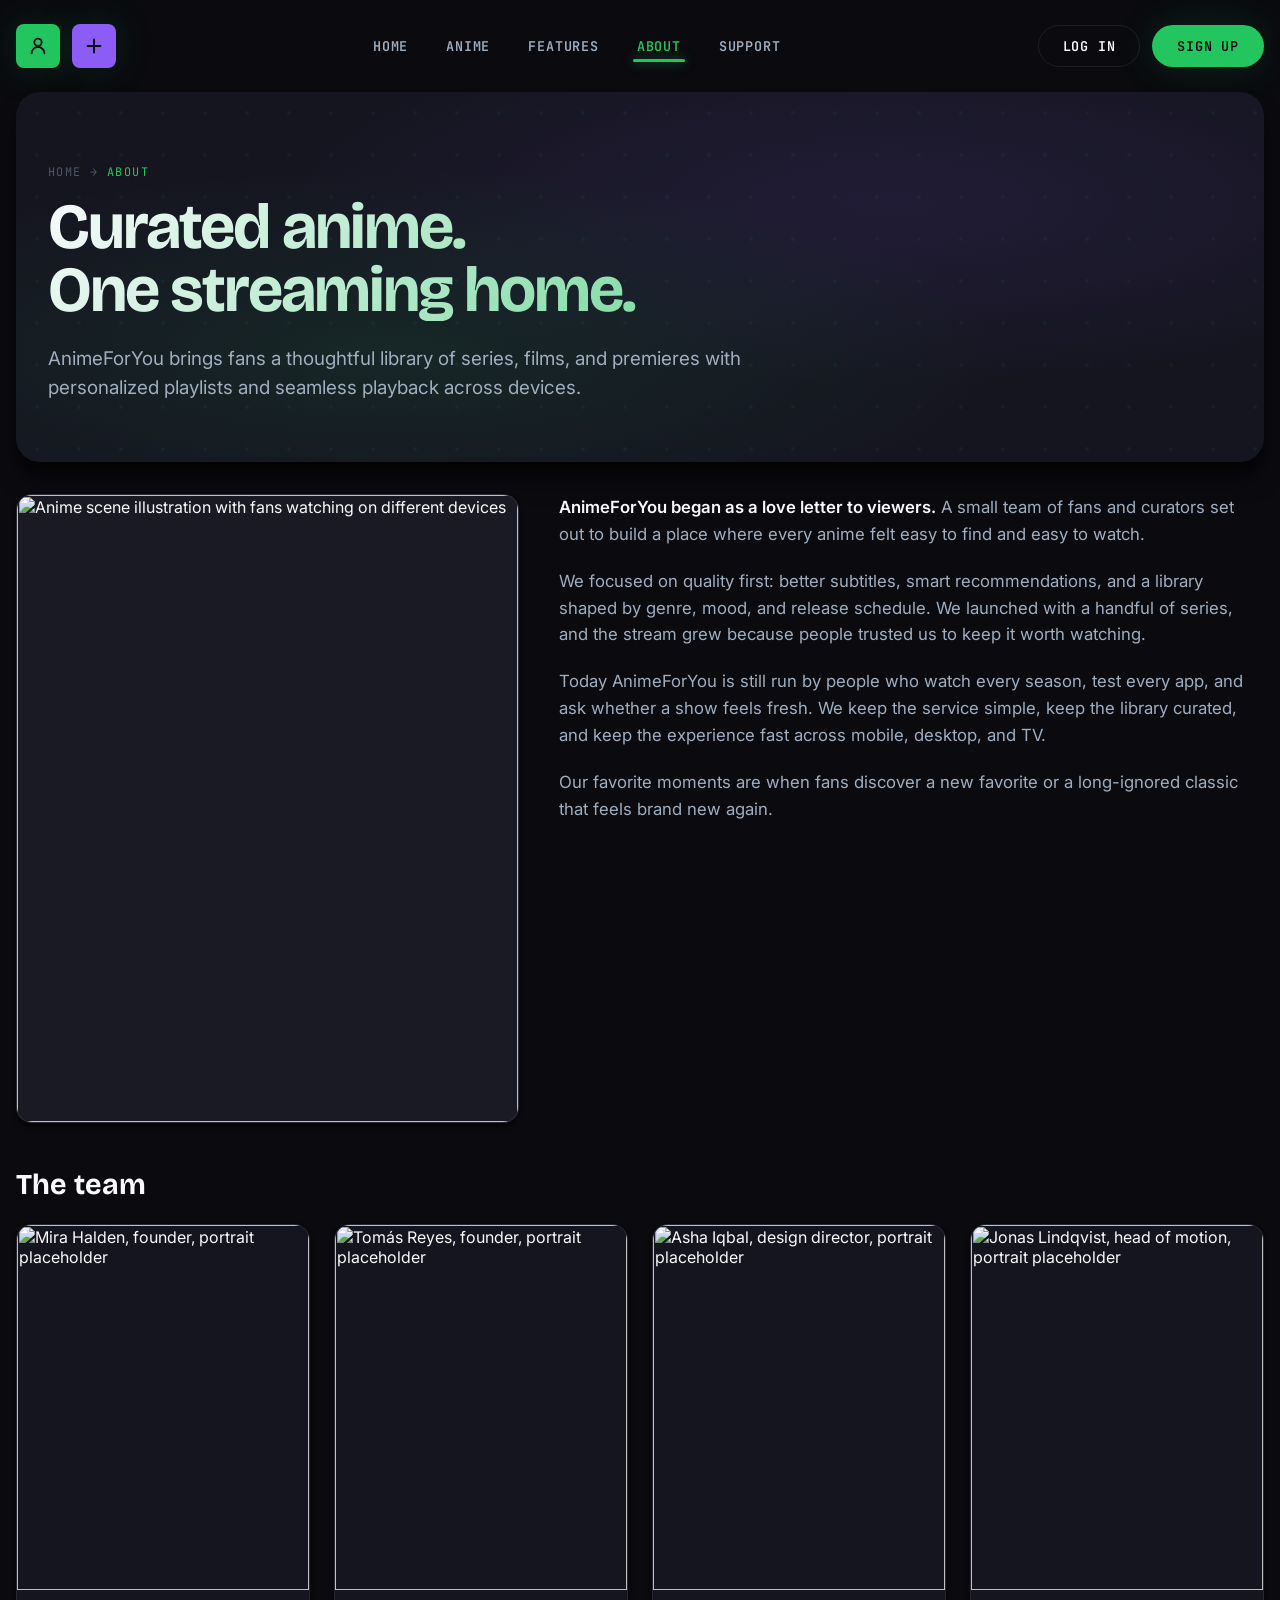
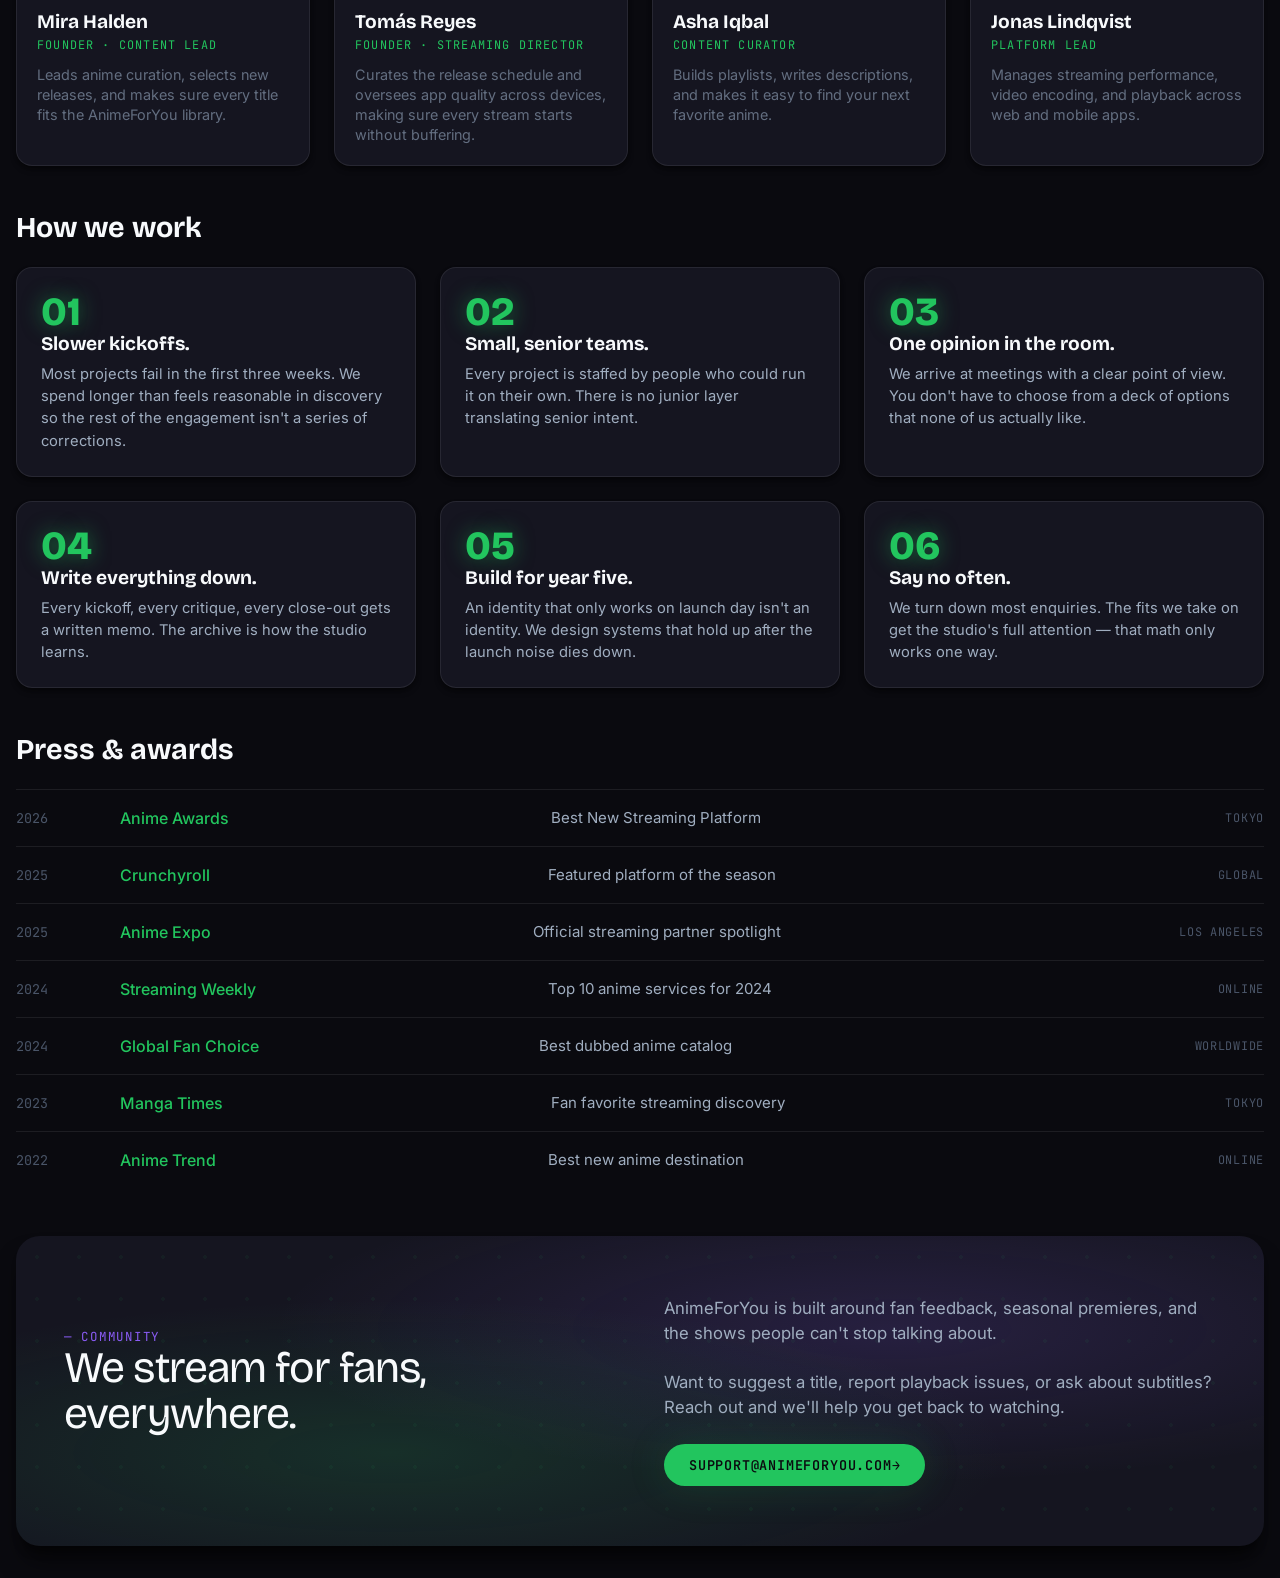
==== axioma/about.html @ 2923d009 "Initial commit: AnimeForYou streaming website - Home page with hero, featured anime, trending, and s" ====
<html lang="en">
<head>
  <meta charset="utf-8" />
  <meta name="viewport" content="width=device-width,initial-scale=1" />
  <meta name="theme-color" content="#0a0a0f" />
  <title>About — AnimeForYou</title>
  <meta name="description" content="AnimeForYou is a curated anime streaming service offering the best series, films, and premieres for fans worldwide." />
  <link rel="preconnect" href="https://fonts.googleapis.com" />
  <link rel="preconnect" href="https://fonts.gstatic.com" crossorigin />
  <link rel="stylesheet" href="https://fonts.googleapis.com/css2?family=Bricolage+Grotesque:opsz,wght@12..96,300;12..96,400;12..96,500;12..96,600&family=Inter:wght@400;500;600;700&family=JetBrains+Mono:wght@400;500&display=swap" />
  <style>
    :root {
      --bg-primary: #0a0a0f;
      --bg-secondary: #12121a;
      --bg-tertiary: #1a1a25;
      --bg-card: #151520;
      --bg-card-hover: #1d1d2a;
      --bg-surface: rgba(255, 255, 255, 0.03);
      
      --text-primary: #f8fafc;
      --text-secondary: #a0aec0;
      --text-muted: #636e80;
      --text-dim: #4a5568;
      
      --accent-primary: #22c55e;
      --accent-primary-rgb: 34, 197, 94;
      --accent-secondary: #8b5cf6;
      --accent-secondary-rgb: 139, 92, 246;
      --accent-tertiary: #06b6d4;
      --accent-pink: #ec4899;
      
      --border-color: rgba(255, 255, 255, 0.08);
      --border-color-hover: rgba(255, 255, 255, 0.15);
      
      --radius-sm: 8px;
      --radius: 12px;
      --radius-lg: 16px;
      --radius-xl: 24px;
      --radius-pill: 999px;
      
      --ease: cubic-bezier(0.4, 0, 0.2, 1);
      --ease-out: cubic-bezier(0, 0, 0.2, 1);
      --ease-spring: cubic-bezier(0.34, 1.56, 0.64, 1);
      
      --shadow: 0 4px 6px -1px rgba(0, 0, 0, 0.4), 0 2px 4px -1px rgba(0, 0, 0, 0.3);
      --shadow-lg: 0 10px 15px -3px rgba(0, 0, 0, 0.5), 0 4px 6px -2px rgba(0, 0, 0, 0.4);
      --shadow-xl: 0 20px 25px -5px rgba(0, 0, 0, 0.5), 0 10px 10px -5px rgba(0, 0, 0, 0.4);
      --shadow-glow: 0 0 40px rgba(var(--accent-primary-rgb), 0.15);
      
      --display: 'Bricolage Grotesque', 'Inter', system-ui, sans-serif;
      --sans: 'Inter', -apple-system, BlinkMacSystemFont, 'Segoe UI', sans-serif;
      --mono: 'JetBrains Mono', 'Fira Code', ui-monospace, monospace;
    }

    *, *::before, *::after { box-sizing: border-box; }
    html { scroll-behavior: smooth; }
    
    body {
      margin: 0;
      font-family: var(--sans);
      color: var(--text-primary);
      background: var(--bg-primary);
      -webkit-font-smoothing: antialiased;
      overflow-x: hidden;
    }

    img, svg { display: block; max-width: 100%; }
    a { color: inherit; text-decoration: none; }
    button { font: inherit; cursor: pointer; }

    .page {
      position: relative;
      width: min(1280px, calc(100% - 32px));
      margin: 0 auto;
      padding: 18px 0 32px;
    }

    .top-nav {
      display: grid;
      grid-template-columns: auto 1fr auto;
      align-items: center;
      gap: 24px;
      min-height: 56px;
      margin-bottom: 18px;
    }

    .quick-actions, .auth-actions, .nav-links {
      display: flex;
      align-items: center;
      gap: 12px;
    }

    .nav-links {
      justify-content: center;
      gap: 38px;
      font-weight: 600;
      font-family: var(--mono);
      font-size: 0.84rem;
      letter-spacing: 0.06em;
      text-transform: uppercase;
    }

    .nav-links a {
      position: relative;
      min-height: 44px;
      display: inline-flex;
      align-items: center;
      color: var(--text-secondary);
      transition: color 0.2s var(--ease);
    }

    .nav-links a:hover { color: var(--accent-primary); }

    .nav-links a[aria-current="page"] {
      color: var(--accent-primary);
    }

    .nav-links a[aria-current="page"]::after {
      content: "";
      position: absolute;
      left: 50%;
      bottom: 6px;
      width: 52px;
      height: 3px;
      border-radius: 999px;
      background: var(--accent-primary);
      transform: translateX(-50%);
      box-shadow: 0 0 12px rgba(var(--accent-primary-rgb), 0.6);
    }

    .icon-button {
      width: 44px;
      height: 44px;
      border: 0;
      border-radius: var(--radius-sm);
      display: grid;
      place-items: center;
      color: var(--bg-primary);
      background: var(--accent-primary);
      box-shadow: var(--shadow-glow);
      transition: all 0.2s var(--ease);
    }

    .icon-button:nth-child(2) {
      background: var(--accent-secondary);
    }

    .icon-button:hover {
      transform: translateY(-2px) scale(1.05);
      box-shadow: 0 0 20px rgba(var(--accent-primary-rgb), 0.4);
    }

    .btn {
      min-height: 42px;
      border: 1px solid var(--border-color);
      border-radius: var(--radius-pill);
      padding: 0 24px;
      display: inline-flex;
      align-items: center;
      justify-content: center;
      font-weight: 600;
      font-family: var(--mono);
      font-size: 0.84rem;
      letter-spacing: 0.06em;
      text-transform: uppercase;
      background: transparent;
      color: var(--text-primary);
      cursor: pointer;
      transition: all 0.3s var(--ease);
    }

    .btn:hover {
      transform: translateY(-2px);
      box-shadow: var(--shadow-lg);
    }

    .btn.primary {
      border-color: transparent;
      color: var(--bg-primary);
      background: var(--accent-primary);
      box-shadow: var(--shadow-glow);
    }

    .btn.primary:hover {
      background: #16a34a;
      box-shadow: 0 0 30px rgba(var(--accent-primary-rgb), 0.4);
    }

    .page-header {
      position: relative;
      padding: 60px 32px;
      border-radius: var(--radius-xl);
      overflow: hidden;
      background: 
        radial-gradient(ellipse at 30% 70%, rgba(var(--accent-primary-rgb), 0.1) 0%, transparent 50%),
        radial-gradient(ellipse at 70% 30%, rgba(var(--accent-secondary-rgb), 0.1) 0%, transparent 50%),
        var(--bg-card);
      box-shadow: var(--shadow-xl);
      margin-bottom: 32px;
    }

    .page-header::before {
      content: "";
      position: absolute;
      inset: 0;
      background-image: radial-gradient(circle, rgba(var(--accent-primary-rgb), 0.1) 0 2px, transparent 2px);
      background-size: 42px 42px;
      opacity: 0.5;
      pointer-events: none;
    }

    .page-header .crumb {
      position: relative;
      z-index: 2;
      font-family: var(--mono);
      font-size: 0.74rem;
      letter-spacing: 0.12em;
      text-transform: uppercase;
      color: var(--text-dim);
      margin-bottom: 16px;
    }

    .page-header .crumb span {
      color: var(--accent-primary);
    }

    .page-header h1 {
      position: relative;
      z-index: 2;
      font-family: var(--display);
      font-size: clamp(2.6rem, 5.4vw, 4rem);
      line-height: 0.98;
      letter-spacing: -0.03em;
      margin: 0 0 24px;
      background: linear-gradient(135deg, var(--text-primary), var(--accent-primary));
      -webkit-background-clip: text;
      -webkit-text-fill-color: transparent;
      background-clip: text;
    }

    .page-header .lede {
      position: relative;
      z-index: 2;
      max-width: 60ch;
      font-size: 1.18rem;
      color: var(--text-secondary);
      line-height: 1.5;
      margin: 0;
    }

    .section-title {
      font-family: var(--display);
      font-size: 1.8rem;
      line-height: 1;
      color: var(--text-primary);
      margin: 0 0 24px;
    }

    .content-grid {
      display: grid;
      grid-template-columns: 1fr 1.4fr;
      gap: 40px;
      margin-bottom: 48px;
    }

    .image-card {
      position: relative;
      border-radius: var(--radius-lg);
      overflow: hidden;
      background: var(--bg-tertiary);
      box-shadow: var(--shadow);
      border: 1px solid var(--border-color);
      aspect-ratio: 4/5;
    }

    .image-card img {
      width: 100%;
      height: 100%;
      object-fit: cover;
      filter: saturate(0.9);
      transition: all 0.4s var(--ease);
    }

    .image-card:hover img {
      filter: saturate(1.1);
      transform: scale(1.02);
    }

    .text-content {
      display: flex;
      flex-direction: column;
      gap: 20px;
    }

    .text-content p {
      color: var(--text-secondary);
      font-size: 1.05rem;
      line-height: 1.6;
      margin: 0;
    }

    .text-content p strong {
      color: var(--text-primary);
      font-weight: 600;
    }

    .team-grid {
      display: grid;
      grid-template-columns: repeat(4, 1fr);
      gap: 24px;
      margin-bottom: 48px;
    }

    .team-card {
      position: relative;
      border-radius: var(--radius-lg);
      overflow: hidden;
      background: var(--bg-card);
      box-shadow: var(--shadow);
      border: 1px solid var(--border-color);
      transition: all 0.3s var(--ease);
    }

    .team-card:hover {
      transform: translateY(-8px);
      box-shadow: var(--shadow-xl), var(--shadow-glow);
      border-color: var(--accent-primary);
    }

    .team-card .img-wrap {
      aspect-ratio: 4/5;
      overflow: hidden;
    }

    .team-card .img-wrap img {
      width: 100%;
      height: 100%;
      object-fit: cover;
      filter: saturate(0.9);
      transition: all 0.4s var(--ease);
    }

    .team-card:hover .img-wrap img {
      filter: saturate(1.1);
      transform: scale(1.05);
    }

    .team-card .info {
      padding: 20px;
    }

    .team-card h3 {
      margin: 0 0 4px;
      font-family: var(--display);
      font-size: 1.2rem;
      color: var(--text-primary);
    }

    .team-card .role {
      font-family: var(--mono);
      font-size: 0.74rem;
      letter-spacing: 0.1em;
      text-transform: uppercase;
      color: var(--accent-primary);
      margin-bottom: 12px;
      display: block;
    }

    .team-card p {
      margin: 0;
      color: var(--text-muted);
      font-size: 0.9rem;
      line-height: 1.4;
    }

    .values-grid {
      display: grid;
      grid-template-columns: repeat(3, 1fr);
      gap: 24px;
      margin-bottom: 48px;
    }

    .value-card {
      position: relative;
      padding: 24px;
      border-radius: var(--radius-lg);
      background: var(--bg-card);
      box-shadow: var(--shadow);
      border: 1px solid var(--border-color);
      transition: all 0.3s var(--ease);
    }

    .value-card:hover {
      transform: translateY(-4px);
      border-color: var(--accent-primary);
      box-shadow: var(--shadow-glow);
    }

    .value-card .number {
      font-family: var(--display);
      font-size: 2.5rem;
      font-weight: 800;
      line-height: 1;
      color: var(--accent-primary);
      text-shadow: 0 0 20px rgba(var(--accent-primary-rgb), 0.5);
      margin-bottom: 16px;
    }

    .value-card h3 {
      margin: 0 0 8px;
      font-family: var(--display);
      font-size: 1.2rem;
      color: var(--text-primary);
    }

    .value-card p {
      margin: 0;
      color: var(--text-secondary);
      font-size: 0.92rem;
      line-height: 1.5;
    }

    .awards-list {
      display: grid;
      gap: 0;
      margin-bottom: 48px;
    }

    .award-row {
      display: grid;
      grid-template-columns: 80px 1fr 1.6fr auto;
      gap: 24px;
      padding: 18px 0;
      border-top: 1px solid var(--border-color);
      align-items: center;
      transition: background 0.2s var(--ease);
    }

    .award-row:hover {
      background: var(--bg-surface);
    }

    .award-row .yr {
      font-family: var(--mono);
      color: var(--text-dim);
      font-size: 0.84rem;
    }

    .award-row .name {
      color: var(--accent-primary);
      font-weight: 500;
    }

    .award-row .desc {
      color: var(--text-secondary);
      font-size: 0.94rem;
    }

    .award-row .place {
      color: var(--text-dim);
      letter-spacing: 0.06em;
      text-transform: uppercase;
      font-family: var(--mono);
      font-size: 0.74rem;
    }

    .cta-card {
      position: relative;
      padding: 60px 48px;
      border-radius: var(--radius-xl);
      overflow: hidden;
      background: 
        radial-gradient(ellipse at 30% 70%, rgba(var(--accent-primary-rgb), 0.15) 0%, transparent 50%),
        radial-gradient(ellipse at 70% 30%, rgba(var(--accent-secondary-rgb), 0.15) 0%, transparent 50%),
        var(--bg-card);
      box-shadow: var(--shadow-xl);
      display: grid;
      grid-template-columns: 1fr 1fr;
      gap: 48px;
      align-items: center;
    }

    .cta-card::before {
      content: "";
      position: absolute;
      inset: 0;
      background-image: radial-gradient(circle, rgba(var(--accent-primary-rgb), 0.1) 0 2px, transparent 2px);
      background-size: 42px 42px;
      opacity: 0.5;
      pointer-events: none;
    }

    .cta-card .label {
      position: relative;
      z-index: 2;
      font-family: var(--mono);
      font-size: 0.78rem;
      letter-spacing: 0.14em;
      text-transform: uppercase;
      color: var(--accent-secondary);
      margin-bottom: 16px;
    }

    .cta-card h2 {
      position: relative;
      z-index: 2;
      font-family: var(--display);
      font-size: clamp(2rem, 3.4vw, 2.8rem);
      line-height: 1.06;
      font-weight: 400;
      color: var(--text-primary);
      letter-spacing: -0.02em;
      margin: 0 0 16px;
    }

    .cta-card p {
      position: relative;
      z-index: 2;
      color: var(--text-secondary);
      font-size: 1.05rem;
      line-height: 1.5;
      margin: 0 0 24px;
    }

    .cta-card .btn {
      position: relative;
      z-index: 2;
      width: fit-content;
    }

    @media (max-width: 980px) {
      .content-grid {
        grid-template-columns: 1fr;
      }

      .team-grid {
        grid-template-columns: repeat(2, 1fr);
      }

      .values-grid {
        grid-template-columns: repeat(2, 1fr);
      }

      .cta-card {
        grid-template-columns: 1fr;
      }
    }

    @media (max-width: 700px) {
      .page {
        width: min(100% - 20px, 520px);
        padding-top: 10px;
      }

      .nav-links {
        gap: 18px;
        flex-wrap: wrap;
      }

      .auth-actions {
        display: grid;
        grid-template-columns: 1fr 1fr;
      }

      .page-header {
        padding: 40px 24px;
      }

      .page-header h1 {
        font-size: 2.4rem;
      }

      .team-grid {
        grid-template-columns: 1fr;
      }

      .values-grid {
        grid-template-columns: 1fr;
      }

      .award-row {
        grid-template-columns: 60px 1fr;
        gap: 12px;
      }

      .award-row .desc, .award-row .place {
        grid-column: 2;
      }

      .cta-card {
        padding: 40px 24px;
      }
    }

    @media (prefers-reduced-motion: reduce) {
      *,
      *::before,
      *::after {
        scroll-behavior: auto !important;
        transition-duration: 0.01ms !important;
        animation-duration: 0.01ms !important;
        animation-iteration-count: 1 !important;
      }
    }
  </style>
</head>
<body>
  <div class="page">
    <header class="top-nav" aria-label="Primary navigation">
      <div class="quick-actions">
        <button class="icon-button" type="button" aria-label="Open profile">
          <svg width="22" height="22" viewBox="0 0 24 24" aria-hidden="true">
            <path d="M19 20a7 7 0 0 0-14 0" fill="none" stroke="currentColor" stroke-width="2" stroke-linecap="round"/>
            <circle cx="12" cy="8" r="4" fill="none" stroke="currentColor" stroke-width="2"/>
          </svg>
        </button>
        <button class="icon-button" type="button" aria-label="Add favorite">
          <svg width="22" height="22" viewBox="0 0 24 24" aria-hidden="true">
            <path d="M12 5v14M5 12h14" fill="none" stroke="currentColor" stroke-width="2.2" stroke-linecap="round"/>
          </svg>
        </button>
      </div>

      <nav class="nav-links" aria-label="Sections">
        <a href="index.html">Home</a>
        <a href="work.html">Anime</a>
        <a href="services.html">Features</a>
        <a href="about.html" aria-current="page">About</a>
        <a href="contact.html">Support</a>
      </nav>

      <div class="auth-actions">
        <a class="btn" href="contact.html">Log in</a>
        <a class="btn primary" href="contact.html">Sign up</a>
      </div>
    </header>

    <main>
      <section class="page-header">
        <p class="crumb">Home → <span>About</span></p>
        <h1>Curated anime.<br/>One streaming home.</h1>
        <p class="lede">AnimeForYou brings fans a thoughtful library of series, films, and premieres with personalized playlists and seamless playback across devices.</p>
      </section>

      <section class="content-grid">
        <div class="image-card">
          <img src="assets/img/about.svg" alt="Anime scene illustration with fans watching on different devices" loading="lazy" />
        </div>
        <div class="text-content">
          <p><strong>AnimeForYou began as a love letter to viewers.</strong> A small team of fans and curators set out to build a place where every anime felt easy to find and easy to watch.</p>
          <p>We focused on quality first: better subtitles, smart recommendations, and a library shaped by genre, mood, and release schedule. We launched with a handful of series, and the stream grew because people trusted us to keep it worth watching.</p>
          <p>Today AnimeForYou is still run by people who watch every season, test every app, and ask whether a show feels fresh. We keep the service simple, keep the library curated, and keep the experience fast across mobile, desktop, and TV.</p>
          <p>Our favorite moments are when fans discover a new favorite or a long-ignored classic that feels brand new again.</p>
        </div>
      </section>

      <h2 class="section-title">The team</h2>
      <section class="team-grid">
        <article class="team-card">
          <div class="img-wrap">
            <img src="assets/img/team-1.svg" alt="Mira Halden, founder, portrait placeholder" loading="lazy" />
          </div>
          <div class="info">
            <h3>Mira Halden</h3>
            <span class="role">Founder · Content Lead</span>
            <p>Leads anime curation, selects new releases, and makes sure every title fits the AnimeForYou library.</p>
          </div>
        </article>
        <article class="team-card">
          <div class="img-wrap">
            <img src="assets/img/team-2.svg" alt="Tomás Reyes, founder, portrait placeholder" loading="lazy" />
          </div>
          <div class="info">
            <h3>Tomás Reyes</h3>
            <span class="role">Founder · Streaming Director</span>
            <p>Curates the release schedule and oversees app quality across devices, making sure every stream starts without buffering.</p>
          </div>
        </article>
        <article class="team-card">
          <div class="img-wrap">
            <img src="assets/img/team-3.svg" alt="Asha Iqbal, design director, portrait placeholder" loading="lazy" />
          </div>
          <div class="info">
            <h3>Asha Iqbal</h3>
            <span class="role">Content Curator</span>
            <p>Builds playlists, writes descriptions, and makes it easy to find your next favorite anime.</p>
          </div>
        </article>
        <article class="team-card">
          <div class="img-wrap">
            <img src="assets/img/team-4.svg" alt="Jonas Lindqvist, head of motion, portrait placeholder" loading="lazy" />
          </div>
          <div class="info">
            <h3>Jonas Lindqvist</h3>
            <span class="role">Platform Lead</span>
            <p>Manages streaming performance, video encoding, and playback across web and mobile apps.</p>
          </div>
        </article>
      </section>

      <h2 class="section-title">How we work</h2>
      <section class="values-grid">
        <article class="value-card">
          <span class="number">01</span>
          <h3>Slower kickoffs.</h3>
          <p>Most projects fail in the first three weeks. We spend longer than feels reasonable in discovery so the rest of the engagement isn't a series of corrections.</p>
        </article>
        <article class="value-card">
          <span class="number">02</span>
          <h3>Small, senior teams.</h3>
          <p>Every project is staffed by people who could run it on their own. There is no junior layer translating senior intent.</p>
        </article>
        <article class="value-card">
          <span class="number">03</span>
          <h3>One opinion in the room.</h3>
          <p>We arrive at meetings with a clear point of view. You don't have to choose from a deck of options that none of us actually like.</p>
        </article>
        <article class="value-card">
          <span class="number">04</span>
          <h3>Write everything down.</h3>
          <p>Every kickoff, every critique, every close-out gets a written memo. The archive is how the studio learns.</p>
        </article>
        <article class="value-card">
          <span class="number">05</span>
          <h3>Build for year five.</h3>
          <p>An identity that only works on launch day isn't an identity. We design systems that hold up after the launch noise dies down.</p>
        </article>
        <article class="value-card">
          <span class="number">06</span>
          <h3>Say no often.</h3>
          <p>We turn down most enquiries. The fits we take on get the studio's full attention — that math only works one way.</p>
        </article>
      </section>

      <h2 class="section-title">Press & awards</h2>
      <section class="awards-list">
        <div class="award-row"><span class="yr">2026</span><span class="name">Anime Awards</span><span class="desc">Best New Streaming Platform</span><span class="place">Tokyo</span></div>
        <div class="award-row"><span class="yr">2025</span><span class="name">Crunchyroll</span><span class="desc">Featured platform of the season</span><span class="place">Global</span></div>
        <div class="award-row"><span class="yr">2025</span><span class="name">Anime Expo</span><span class="desc">Official streaming partner spotlight</span><span class="place">Los Angeles</span></div>
        <div class="award-row"><span class="yr">2024</span><span class="name">Streaming Weekly</span><span class="desc">Top 10 anime services for 2024</span><span class="place">Online</span></div>
        <div class="award-row"><span class="yr">2024</span><span class="name">Global Fan Choice</span><span class="desc">Best dubbed anime catalog</span><span class="place">Worldwide</span></div>
        <div class="award-row"><span class="yr">2023</span><span class="name">Manga Times</span><span class="desc">Fan favorite streaming discovery</span><span class="place">Tokyo</span></div>
        <div class="award-row"><span class="yr">2022</span><span class="name">Anime Trend</span><span class="desc">Best new anime destination</span><span class="place">Online</span></div>
      </section>

      <section class="cta-card">
        <div>
          <span class="label">— Community</span>
          <h2>We stream for fans, everywhere.</h2>
        </div>
        <div>
          <p>AnimeForYou is built around fan feedback, seasonal premieres, and the shows people can't stop talking about.</p>
          <p>Want to suggest a title, report playback issues, or ask about subtitles? Reach out and we'll help you get back to watching.</p>
          <a class="btn primary" href="mailto:support@animeforyou.com">support@animeforyou.com <span class="arrow">→</span></a>
        </div>
      </section>
    </main>
  </div>
  <script src="assets/js/main.js"></script>
</body>
</html>
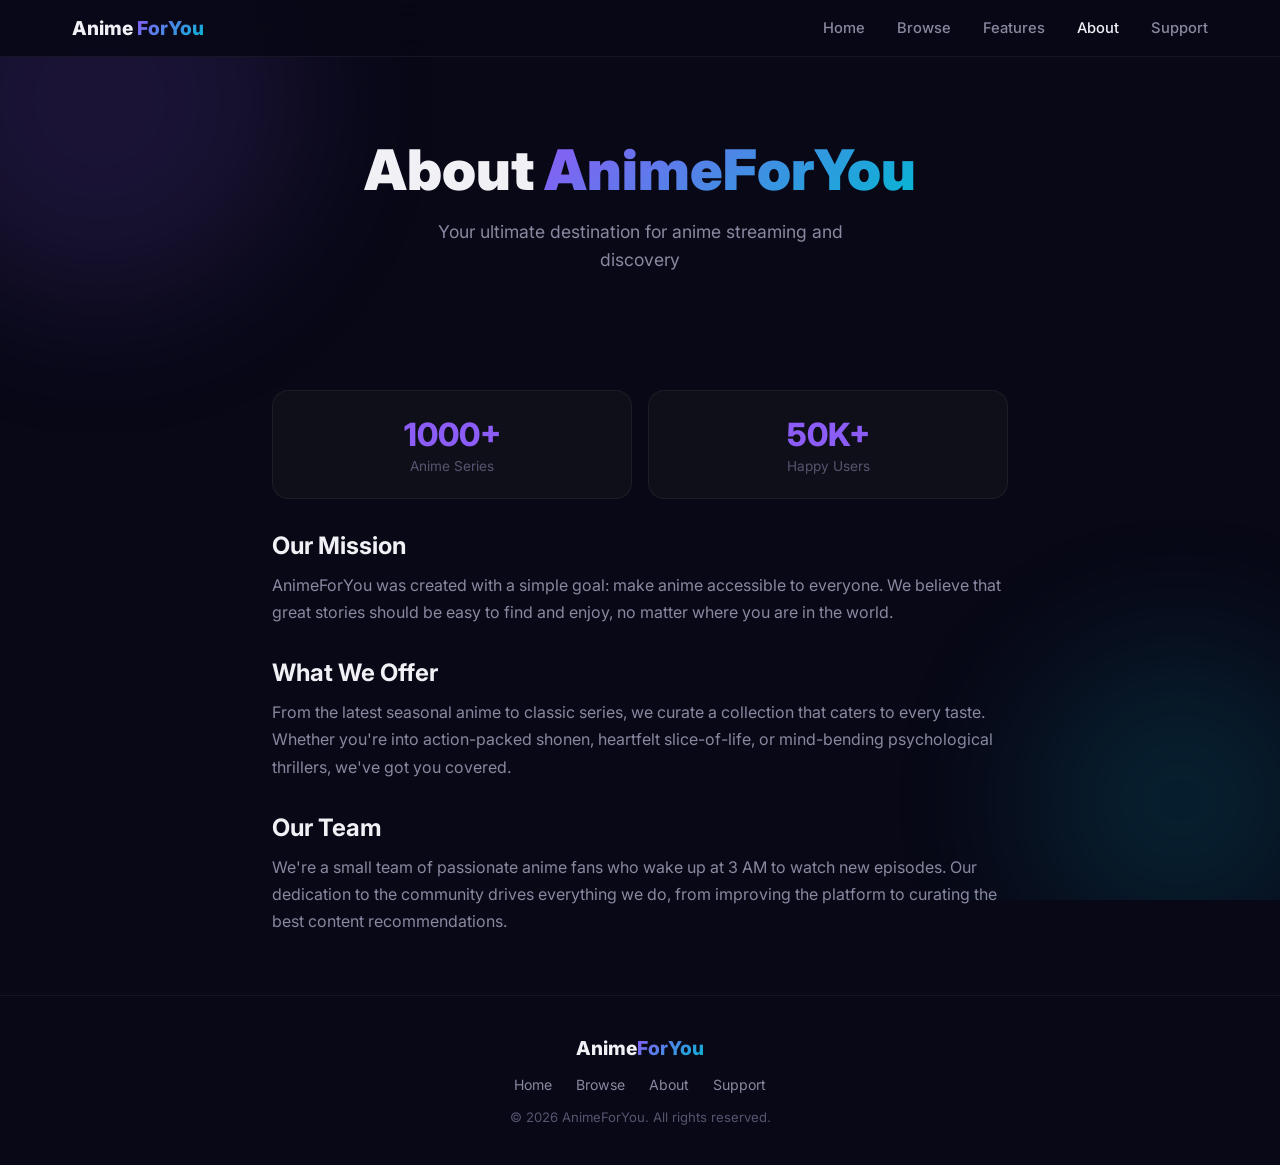
==== commit 5c59ad64: "Complete rewrite: Clean mobile-first anime streaming site - New index.html with hero, search, anime " ====
--- a/axioma/about.html
+++ b/axioma/about.html
@@ -1,761 +1,114 @@
+<!DOCTYPE html>
 <html lang="en">
 <head>
   <meta charset="utf-8" />
-  <meta name="viewport" content="width=device-width,initial-scale=1" />
-  <meta name="theme-color" content="#0a0a0f" />
+  <meta name="viewport" content="width=device-width, initial-scale=1" />
+  <meta name="theme-color" content="#080816" />
   <title>About — AnimeForYou</title>
-  <meta name="description" content="AnimeForYou is a curated anime streaming service offering the best series, films, and premieres for fans worldwide." />
   <link rel="preconnect" href="https://fonts.googleapis.com" />
   <link rel="preconnect" href="https://fonts.gstatic.com" crossorigin />
-  <link rel="stylesheet" href="https://fonts.googleapis.com/css2?family=Bricolage+Grotesque:opsz,wght@12..96,300;12..96,400;12..96,500;12..96,600&family=Inter:wght@400;500;600;700&family=JetBrains+Mono:wght@400;500&display=swap" />
+  <link rel="stylesheet" href="https://fonts.googleapis.com/css2?family=Inter:wght@400;500;600;700;800;900&display=swap" />
+  <link rel="stylesheet" href="assets/css/styles.css" />
   <style>
-    :root {
-      --bg-primary: #0a0a0f;
-      --bg-secondary: #12121a;
-      --bg-tertiary: #1a1a25;
-      --bg-card: #151520;
-      --bg-card-hover: #1d1d2a;
-      --bg-surface: rgba(255, 255, 255, 0.03);
-      
-      --text-primary: #f8fafc;
-      --text-secondary: #a0aec0;
-      --text-muted: #636e80;
-      --text-dim: #4a5568;
-      
-      --accent-primary: #22c55e;
-      --accent-primary-rgb: 34, 197, 94;
-      --accent-secondary: #8b5cf6;
-      --accent-secondary-rgb: 139, 92, 246;
-      --accent-tertiary: #06b6d4;
-      --accent-pink: #ec4899;
-      
-      --border-color: rgba(255, 255, 255, 0.08);
-      --border-color-hover: rgba(255, 255, 255, 0.15);
-      
-      --radius-sm: 8px;
-      --radius: 12px;
-      --radius-lg: 16px;
-      --radius-xl: 24px;
-      --radius-pill: 999px;
-      
-      --ease: cubic-bezier(0.4, 0, 0.2, 1);
-      --ease-out: cubic-bezier(0, 0, 0.2, 1);
-      --ease-spring: cubic-bezier(0.34, 1.56, 0.64, 1);
-      
-      --shadow: 0 4px 6px -1px rgba(0, 0, 0, 0.4), 0 2px 4px -1px rgba(0, 0, 0, 0.3);
-      --shadow-lg: 0 10px 15px -3px rgba(0, 0, 0, 0.5), 0 4px 6px -2px rgba(0, 0, 0, 0.4);
-      --shadow-xl: 0 20px 25px -5px rgba(0, 0, 0, 0.5), 0 10px 10px -5px rgba(0, 0, 0, 0.4);
-      --shadow-glow: 0 0 40px rgba(var(--accent-primary-rgb), 0.15);
-      
-      --display: 'Bricolage Grotesque', 'Inter', system-ui, sans-serif;
-      --sans: 'Inter', -apple-system, BlinkMacSystemFont, 'Segoe UI', sans-serif;
-      --mono: 'JetBrains Mono', 'Fira Code', ui-monospace, monospace;
-    }
-
-    *, *::before, *::after { box-sizing: border-box; }
-    html { scroll-behavior: smooth; }
-    
-    body {
-      margin: 0;
-      font-family: var(--sans);
-      color: var(--text-primary);
-      background: var(--bg-primary);
-      -webkit-font-smoothing: antialiased;
-      overflow-x: hidden;
-    }
-
-    img, svg { display: block; max-width: 100%; }
-    a { color: inherit; text-decoration: none; }
-    button { font: inherit; cursor: pointer; }
-
-    .page {
-      position: relative;
-      width: min(1280px, calc(100% - 32px));
-      margin: 0 auto;
-      padding: 18px 0 32px;
-    }
-
-    .top-nav {
-      display: grid;
-      grid-template-columns: auto 1fr auto;
-      align-items: center;
-      gap: 24px;
-      min-height: 56px;
-      margin-bottom: 18px;
-    }
-
-    .quick-actions, .auth-actions, .nav-links {
-      display: flex;
-      align-items: center;
-      gap: 12px;
-    }
-
-    .nav-links {
-      justify-content: center;
-      gap: 38px;
-      font-weight: 600;
-      font-family: var(--mono);
-      font-size: 0.84rem;
-      letter-spacing: 0.06em;
-      text-transform: uppercase;
-    }
-
-    .nav-links a {
-      position: relative;
-      min-height: 44px;
-      display: inline-flex;
-      align-items: center;
-      color: var(--text-secondary);
-      transition: color 0.2s var(--ease);
-    }
-
-    .nav-links a:hover { color: var(--accent-primary); }
-
-    .nav-links a[aria-current="page"] {
-      color: var(--accent-primary);
-    }
-
-    .nav-links a[aria-current="page"]::after {
-      content: "";
-      position: absolute;
-      left: 50%;
-      bottom: 6px;
-      width: 52px;
-      height: 3px;
-      border-radius: 999px;
-      background: var(--accent-primary);
-      transform: translateX(-50%);
-      box-shadow: 0 0 12px rgba(var(--accent-primary-rgb), 0.6);
-    }
-
-    .icon-button {
-      width: 44px;
-      height: 44px;
-      border: 0;
-      border-radius: var(--radius-sm);
-      display: grid;
-      place-items: center;
-      color: var(--bg-primary);
-      background: var(--accent-primary);
-      box-shadow: var(--shadow-glow);
-      transition: all 0.2s var(--ease);
-    }
-
-    .icon-button:nth-child(2) {
-      background: var(--accent-secondary);
-    }
-
-    .icon-button:hover {
-      transform: translateY(-2px) scale(1.05);
-      box-shadow: 0 0 20px rgba(var(--accent-primary-rgb), 0.4);
-    }
-
-    .btn {
-      min-height: 42px;
-      border: 1px solid var(--border-color);
-      border-radius: var(--radius-pill);
-      padding: 0 24px;
-      display: inline-flex;
-      align-items: center;
-      justify-content: center;
-      font-weight: 600;
-      font-family: var(--mono);
-      font-size: 0.84rem;
-      letter-spacing: 0.06em;
-      text-transform: uppercase;
-      background: transparent;
-      color: var(--text-primary);
-      cursor: pointer;
-      transition: all 0.3s var(--ease);
-    }
-
-    .btn:hover {
-      transform: translateY(-2px);
-      box-shadow: var(--shadow-lg);
-    }
-
-    .btn.primary {
-      border-color: transparent;
-      color: var(--bg-primary);
-      background: var(--accent-primary);
-      box-shadow: var(--shadow-glow);
-    }
-
-    .btn.primary:hover {
-      background: #16a34a;
-      box-shadow: 0 0 30px rgba(var(--accent-primary-rgb), 0.4);
-    }
-
-    .page-header {
-      position: relative;
-      padding: 60px 32px;
-      border-radius: var(--radius-xl);
-      overflow: hidden;
-      background: 
-        radial-gradient(ellipse at 30% 70%, rgba(var(--accent-primary-rgb), 0.1) 0%, transparent 50%),
-        radial-gradient(ellipse at 70% 30%, rgba(var(--accent-secondary-rgb), 0.1) 0%, transparent 50%),
-        var(--bg-card);
-      box-shadow: var(--shadow-xl);
-      margin-bottom: 32px;
-    }
-
-    .page-header::before {
-      content: "";
-      position: absolute;
-      inset: 0;
-      background-image: radial-gradient(circle, rgba(var(--accent-primary-rgb), 0.1) 0 2px, transparent 2px);
-      background-size: 42px 42px;
-      opacity: 0.5;
-      pointer-events: none;
-    }
-
-    .page-header .crumb {
-      position: relative;
-      z-index: 2;
-      font-family: var(--mono);
-      font-size: 0.74rem;
-      letter-spacing: 0.12em;
-      text-transform: uppercase;
-      color: var(--text-dim);
-      margin-bottom: 16px;
-    }
-
-    .page-header .crumb span {
-      color: var(--accent-primary);
-    }
-
-    .page-header h1 {
-      position: relative;
-      z-index: 2;
-      font-family: var(--display);
-      font-size: clamp(2.6rem, 5.4vw, 4rem);
-      line-height: 0.98;
-      letter-spacing: -0.03em;
-      margin: 0 0 24px;
-      background: linear-gradient(135deg, var(--text-primary), var(--accent-primary));
-      -webkit-background-clip: text;
-      -webkit-text-fill-color: transparent;
-      background-clip: text;
-    }
-
-    .page-header .lede {
-      position: relative;
-      z-index: 2;
-      max-width: 60ch;
-      font-size: 1.18rem;
-      color: var(--text-secondary);
-      line-height: 1.5;
-      margin: 0;
-    }
-
-    .section-title {
-      font-family: var(--display);
-      font-size: 1.8rem;
-      line-height: 1;
-      color: var(--text-primary);
-      margin: 0 0 24px;
-    }
-
-    .content-grid {
-      display: grid;
-      grid-template-columns: 1fr 1.4fr;
-      gap: 40px;
-      margin-bottom: 48px;
-    }
-
-    .image-card {
-      position: relative;
-      border-radius: var(--radius-lg);
-      overflow: hidden;
-      background: var(--bg-tertiary);
-      box-shadow: var(--shadow);
-      border: 1px solid var(--border-color);
-      aspect-ratio: 4/5;
-    }
-
-    .image-card img {
-      width: 100%;
-      height: 100%;
-      object-fit: cover;
-      filter: saturate(0.9);
-      transition: all 0.4s var(--ease);
-    }
-
-    .image-card:hover img {
-      filter: saturate(1.1);
-      transform: scale(1.02);
-    }
-
-    .text-content {
-      display: flex;
-      flex-direction: column;
-      gap: 20px;
-    }
-
-    .text-content p {
-      color: var(--text-secondary);
-      font-size: 1.05rem;
-      line-height: 1.6;
-      margin: 0;
-    }
-
-    .text-content p strong {
-      color: var(--text-primary);
-      font-weight: 600;
-    }
-
-    .team-grid {
-      display: grid;
-      grid-template-columns: repeat(4, 1fr);
-      gap: 24px;
-      margin-bottom: 48px;
-    }
-
-    .team-card {
-      position: relative;
-      border-radius: var(--radius-lg);
-      overflow: hidden;
-      background: var(--bg-card);
-      box-shadow: var(--shadow);
-      border: 1px solid var(--border-color);
-      transition: all 0.3s var(--ease);
-    }
-
-    .team-card:hover {
-      transform: translateY(-8px);
-      box-shadow: var(--shadow-xl), var(--shadow-glow);
-      border-color: var(--accent-primary);
-    }
-
-    .team-card .img-wrap {
-      aspect-ratio: 4/5;
-      overflow: hidden;
-    }
-
-    .team-card .img-wrap img {
-      width: 100%;
-      height: 100%;
-      object-fit: cover;
-      filter: saturate(0.9);
-      transition: all 0.4s var(--ease);
-    }
-
-    .team-card:hover .img-wrap img {
-      filter: saturate(1.1);
-      transform: scale(1.05);
-    }
-
-    .team-card .info {
-      padding: 20px;
-    }
-
-    .team-card h3 {
-      margin: 0 0 4px;
-      font-family: var(--display);
-      font-size: 1.2rem;
-      color: var(--text-primary);
-    }
-
-    .team-card .role {
-      font-family: var(--mono);
-      font-size: 0.74rem;
-      letter-spacing: 0.1em;
-      text-transform: uppercase;
-      color: var(--accent-primary);
-      margin-bottom: 12px;
-      display: block;
-    }
-
-    .team-card p {
-      margin: 0;
-      color: var(--text-muted);
-      font-size: 0.9rem;
-      line-height: 1.4;
-    }
-
-    .values-grid {
-      display: grid;
-      grid-template-columns: repeat(3, 1fr);
-      gap: 24px;
-      margin-bottom: 48px;
-    }
-
-    .value-card {
-      position: relative;
-      padding: 24px;
-      border-radius: var(--radius-lg);
-      background: var(--bg-card);
-      box-shadow: var(--shadow);
-      border: 1px solid var(--border-color);
-      transition: all 0.3s var(--ease);
-    }
-
-    .value-card:hover {
-      transform: translateY(-4px);
-      border-color: var(--accent-primary);
-      box-shadow: var(--shadow-glow);
-    }
-
-    .value-card .number {
-      font-family: var(--display);
-      font-size: 2.5rem;
-      font-weight: 800;
-      line-height: 1;
-      color: var(--accent-primary);
-      text-shadow: 0 0 20px rgba(var(--accent-primary-rgb), 0.5);
-      margin-bottom: 16px;
-    }
-
-    .value-card h3 {
-      margin: 0 0 8px;
-      font-family: var(--display);
-      font-size: 1.2rem;
-      color: var(--text-primary);
-    }
-
-    .value-card p {
-      margin: 0;
-      color: var(--text-secondary);
-      font-size: 0.92rem;
-      line-height: 1.5;
-    }
-
-    .awards-list {
-      display: grid;
-      gap: 0;
-      margin-bottom: 48px;
-    }
-
-    .award-row {
-      display: grid;
-      grid-template-columns: 80px 1fr 1.6fr auto;
-      gap: 24px;
-      padding: 18px 0;
-      border-top: 1px solid var(--border-color);
-      align-items: center;
-      transition: background 0.2s var(--ease);
-    }
-
-    .award-row:hover {
-      background: var(--bg-surface);
-    }
-
-    .award-row .yr {
-      font-family: var(--mono);
-      color: var(--text-dim);
-      font-size: 0.84rem;
-    }
-
-    .award-row .name {
-      color: var(--accent-primary);
-      font-weight: 500;
-    }
-
-    .award-row .desc {
-      color: var(--text-secondary);
-      font-size: 0.94rem;
-    }
-
-    .award-row .place {
-      color: var(--text-dim);
-      letter-spacing: 0.06em;
-      text-transform: uppercase;
-      font-family: var(--mono);
-      font-size: 0.74rem;
-    }
-
-    .cta-card {
-      position: relative;
-      padding: 60px 48px;
-      border-radius: var(--radius-xl);
-      overflow: hidden;
-      background: 
-        radial-gradient(ellipse at 30% 70%, rgba(var(--accent-primary-rgb), 0.15) 0%, transparent 50%),
-        radial-gradient(ellipse at 70% 30%, rgba(var(--accent-secondary-rgb), 0.15) 0%, transparent 50%),
-        var(--bg-card);
-      box-shadow: var(--shadow-xl);
-      display: grid;
-      grid-template-columns: 1fr 1fr;
-      gap: 48px;
-      align-items: center;
-    }
-
-    .cta-card::before {
-      content: "";
-      position: absolute;
-      inset: 0;
-      background-image: radial-gradient(circle, rgba(var(--accent-primary-rgb), 0.1) 0 2px, transparent 2px);
-      background-size: 42px 42px;
-      opacity: 0.5;
-      pointer-events: none;
-    }
-
-    .cta-card .label {
-      position: relative;
-      z-index: 2;
-      font-family: var(--mono);
-      font-size: 0.78rem;
-      letter-spacing: 0.14em;
-      text-transform: uppercase;
-      color: var(--accent-secondary);
-      margin-bottom: 16px;
-    }
-
-    .cta-card h2 {
-      position: relative;
-      z-index: 2;
-      font-family: var(--display);
-      font-size: clamp(2rem, 3.4vw, 2.8rem);
-      line-height: 1.06;
-      font-weight: 400;
-      color: var(--text-primary);
-      letter-spacing: -0.02em;
-      margin: 0 0 16px;
-    }
-
-    .cta-card p {
-      position: relative;
-      z-index: 2;
-      color: var(--text-secondary);
-      font-size: 1.05rem;
-      line-height: 1.5;
-      margin: 0 0 24px;
-    }
-
-    .cta-card .btn {
-      position: relative;
-      z-index: 2;
-      width: fit-content;
-    }
-
-    @media (max-width: 980px) {
-      .content-grid {
-        grid-template-columns: 1fr;
-      }
-
-      .team-grid {
-        grid-template-columns: repeat(2, 1fr);
-      }
-
-      .values-grid {
-        grid-template-columns: repeat(2, 1fr);
-      }
-
-      .cta-card {
-        grid-template-columns: 1fr;
-      }
-    }
-
-    @media (max-width: 700px) {
-      .page {
-        width: min(100% - 20px, 520px);
-        padding-top: 10px;
-      }
-
-      .nav-links {
-        gap: 18px;
-        flex-wrap: wrap;
-      }
-
-      .auth-actions {
-        display: grid;
-        grid-template-columns: 1fr 1fr;
-      }
-
-      .page-header {
-        padding: 40px 24px;
-      }
-
-      .page-header h1 {
-        font-size: 2.4rem;
-      }
-
-      .team-grid {
-        grid-template-columns: 1fr;
-      }
-
-      .values-grid {
-        grid-template-columns: 1fr;
-      }
-
-      .award-row {
-        grid-template-columns: 60px 1fr;
-        gap: 12px;
-      }
-
-      .award-row .desc, .award-row .place {
-        grid-column: 2;
-      }
-
-      .cta-card {
-        padding: 40px 24px;
-      }
-    }
-
-    @media (prefers-reduced-motion: reduce) {
-      *,
-      *::before,
-      *::after {
-        scroll-behavior: auto !important;
-        transition-duration: 0.01ms !important;
-        animation-duration: 0.01ms !important;
-        animation-iteration-count: 1 !important;
-      }
-    }
+    .about-content { max-width: 800px; margin: 0 auto; }
+    .about-content h2 { font-size: 1.5rem; margin: 32px 0 12px; }
+    .about-content p { color: var(--text-secondary); line-height: 1.7; margin-bottom: 16px; }
+    .stats-row { display: grid; grid-template-columns: repeat(2, 1fr); gap: 16px; margin: 32px 0; }
+    .stat-box { text-align: center; padding: 24px; background: var(--bg-card); border: 1px solid var(--border); border-radius: var(--radius-lg); }
+    .stat-box .num { font-size: 2rem; font-weight: 800; color: var(--accent); }
+    .stat-box .label { color: var(--text-muted); font-size: 0.85rem; margin-top: 4px; }
   </style>
 </head>
 <body>
-  <div class="page">
-    <header class="top-nav" aria-label="Primary navigation">
-      <div class="quick-actions">
-        <button class="icon-button" type="button" aria-label="Open profile">
-          <svg width="22" height="22" viewBox="0 0 24 24" aria-hidden="true">
-            <path d="M19 20a7 7 0 0 0-14 0" fill="none" stroke="currentColor" stroke-width="2" stroke-linecap="round"/>
-            <circle cx="12" cy="8" r="4" fill="none" stroke="currentColor" stroke-width="2"/>
-          </svg>
-        </button>
-        <button class="icon-button" type="button" aria-label="Add favorite">
-          <svg width="22" height="22" viewBox="0 0 24 24" aria-hidden="true">
-            <path d="M12 5v14M5 12h14" fill="none" stroke="currentColor" stroke-width="2.2" stroke-linecap="round"/>
-          </svg>
-        </button>
+  <div class="ambient">
+    <div class="ambient-orb orb-1"></div>
+    <div class="ambient-orb orb-2"></div>
+  </div>
+
+  <div class="mobile-nav-overlay" id="navOverlay" onclick="closeNav()"></div>
+  <nav class="mobile-nav" id="mobileNav">
+    <button class="close-btn" onclick="closeNav()">
+      <svg width="24" height="24" viewBox="0 0 24 24" fill="none" stroke="currentColor" stroke-width="2">
+        <line x1="18" y1="6" x2="6" y2="18"/><line x1="6" y1="6" x2="18" y2="18"/>
+      </svg>
+    </button>
+    <div class="nav-brand">Anime<span>ForYou</span></div>
+    <a href="index.html">Home</a>
+    <a href="work.html">Browse</a>
+    <a href="services.html">Features</a>
+    <a href="about.html" class="active">About</a>
+    <a href="contact.html">Support</a>
+  </nav>
+
+  <header class="header" id="siteHeader">
+    <div class="header-inner">
+      <button class="menu-btn" onclick="openNav()">
+        <svg viewBox="0 0 24 24" fill="none" stroke="currentColor" stroke-width="2">
+          <line x1="3" y1="6" x2="21" y2="6"/><line x1="3" y1="12" x2="21" y2="12"/><line x1="3" y1="18" x2="21" y2="18"/>
+        </svg>
+      </button>
+      <a href="index.html" class="logo">Anime<span>ForYou</span></a>
+      <div class="nav-links">
+        <a href="index.html">Home</a>
+        <a href="work.html">Browse</a>
+        <a href="services.html">Features</a>
+        <a href="about.html" class="active">About</a>
+        <a href="contact.html">Support</a>
       </div>
+    </div>
+  </header>
 
-      <nav class="nav-links" aria-label="Sections">
+  <section class="hero">
+    <h1>About <span class="gradient">AnimeForYou</span></h1>
+    <p>Your ultimate destination for anime streaming and discovery</p>
+  </section>
+
+  <main class="container about-content">
+    <div class="stats-row reveal">
+      <div class="stat-box">
+        <div class="num">1000+</div>
+        <div class="label">Anime Series</div>
+      </div>
+      <div class="stat-box">
+        <div class="num">50K+</div>
+        <div class="label">Happy Users</div>
+      </div>
+    </div>
+
+    <h2 class="reveal">Our Mission</h2>
+    <p class="reveal">AnimeForYou was created with a simple goal: make anime accessible to everyone. We believe that great stories should be easy to find and enjoy, no matter where you are in the world.</p>
+
+    <h2 class="reveal">What We Offer</h2>
+    <p class="reveal">From the latest seasonal anime to classic series, we curate a collection that caters to every taste. Whether you're into action-packed shonen, heartfelt slice-of-life, or mind-bending psychological thrillers, we've got you covered.</p>
+
+    <h2 class="reveal">Our Team</h2>
+    <p class="reveal">We're a small team of passionate anime fans who wake up at 3 AM to watch new episodes. Our dedication to the community drives everything we do, from improving the platform to curating the best content recommendations.</p>
+  </main>
+
+  <footer class="footer">
+    <div class="footer-inner">
+      <div class="footer-brand">Anime<span>ForYou</span></div>
+      <div class="footer-links">
         <a href="index.html">Home</a>
-        <a href="work.html">Anime</a>
-        <a href="services.html">Features</a>
-        <a href="about.html" aria-current="page">About</a>
+        <a href="work.html">Browse</a>
+        <a href="about.html">About</a>
         <a href="contact.html">Support</a>
-      </nav>
+      </div>
+      <p>&copy; 2026 AnimeForYou. All rights reserved.</p>
+    </div>
+  </footer>
 
-      <div class="auth-actions">
-        <a class="btn" href="contact.html">Log in</a>
-        <a class="btn primary" href="contact.html">Sign up</a>
-      </div>
-    </header>
-
-    <main>
-      <section class="page-header">
-        <p class="crumb">Home → <span>About</span></p>
-        <h1>Curated anime.<br/>One streaming home.</h1>
-        <p class="lede">AnimeForYou brings fans a thoughtful library of series, films, and premieres with personalized playlists and seamless playback across devices.</p>
-      </section>
-
-      <section class="content-grid">
-        <div class="image-card">
-          <img src="assets/img/about.svg" alt="Anime scene illustration with fans watching on different devices" loading="lazy" />
-        </div>
-        <div class="text-content">
-          <p><strong>AnimeForYou began as a love letter to viewers.</strong> A small team of fans and curators set out to build a place where every anime felt easy to find and easy to watch.</p>
-          <p>We focused on quality first: better subtitles, smart recommendations, and a library shaped by genre, mood, and release schedule. We launched with a handful of series, and the stream grew because people trusted us to keep it worth watching.</p>
-          <p>Today AnimeForYou is still run by people who watch every season, test every app, and ask whether a show feels fresh. We keep the service simple, keep the library curated, and keep the experience fast across mobile, desktop, and TV.</p>
-          <p>Our favorite moments are when fans discover a new favorite or a long-ignored classic that feels brand new again.</p>
-        </div>
-      </section>
-
-      <h2 class="section-title">The team</h2>
-      <section class="team-grid">
-        <article class="team-card">
-          <div class="img-wrap">
-            <img src="assets/img/team-1.svg" alt="Mira Halden, founder, portrait placeholder" loading="lazy" />
-          </div>
-          <div class="info">
-            <h3>Mira Halden</h3>
-            <span class="role">Founder · Content Lead</span>
-            <p>Leads anime curation, selects new releases, and makes sure every title fits the AnimeForYou library.</p>
-          </div>
-        </article>
-        <article class="team-card">
-          <div class="img-wrap">
-            <img src="assets/img/team-2.svg" alt="Tomás Reyes, founder, portrait placeholder" loading="lazy" />
-          </div>
-          <div class="info">
-            <h3>Tomás Reyes</h3>
-            <span class="role">Founder · Streaming Director</span>
-            <p>Curates the release schedule and oversees app quality across devices, making sure every stream starts without buffering.</p>
-          </div>
-        </article>
-        <article class="team-card">
-          <div class="img-wrap">
-            <img src="assets/img/team-3.svg" alt="Asha Iqbal, design director, portrait placeholder" loading="lazy" />
-          </div>
-          <div class="info">
-            <h3>Asha Iqbal</h3>
-            <span class="role">Content Curator</span>
-            <p>Builds playlists, writes descriptions, and makes it easy to find your next favorite anime.</p>
-          </div>
-        </article>
-        <article class="team-card">
-          <div class="img-wrap">
-            <img src="assets/img/team-4.svg" alt="Jonas Lindqvist, head of motion, portrait placeholder" loading="lazy" />
-          </div>
-          <div class="info">
-            <h3>Jonas Lindqvist</h3>
-            <span class="role">Platform Lead</span>
-            <p>Manages streaming performance, video encoding, and playback across web and mobile apps.</p>
-          </div>
-        </article>
-      </section>
-
-      <h2 class="section-title">How we work</h2>
-      <section class="values-grid">
-        <article class="value-card">
-          <span class="number">01</span>
-          <h3>Slower kickoffs.</h3>
-          <p>Most projects fail in the first three weeks. We spend longer than feels reasonable in discovery so the rest of the engagement isn't a series of corrections.</p>
-        </article>
-        <article class="value-card">
-          <span class="number">02</span>
-          <h3>Small, senior teams.</h3>
-          <p>Every project is staffed by people who could run it on their own. There is no junior layer translating senior intent.</p>
-        </article>
-        <article class="value-card">
-          <span class="number">03</span>
-          <h3>One opinion in the room.</h3>
-          <p>We arrive at meetings with a clear point of view. You don't have to choose from a deck of options that none of us actually like.</p>
-        </article>
-        <article class="value-card">
-          <span class="number">04</span>
-          <h3>Write everything down.</h3>
-          <p>Every kickoff, every critique, every close-out gets a written memo. The archive is how the studio learns.</p>
-        </article>
-        <article class="value-card">
-          <span class="number">05</span>
-          <h3>Build for year five.</h3>
-          <p>An identity that only works on launch day isn't an identity. We design systems that hold up after the launch noise dies down.</p>
-        </article>
-        <article class="value-card">
-          <span class="number">06</span>
-          <h3>Say no often.</h3>
-          <p>We turn down most enquiries. The fits we take on get the studio's full attention — that math only works one way.</p>
-        </article>
-      </section>
-
-      <h2 class="section-title">Press & awards</h2>
-      <section class="awards-list">
-        <div class="award-row"><span class="yr">2026</span><span class="name">Anime Awards</span><span class="desc">Best New Streaming Platform</span><span class="place">Tokyo</span></div>
-        <div class="award-row"><span class="yr">2025</span><span class="name">Crunchyroll</span><span class="desc">Featured platform of the season</span><span class="place">Global</span></div>
-        <div class="award-row"><span class="yr">2025</span><span class="name">Anime Expo</span><span class="desc">Official streaming partner spotlight</span><span class="place">Los Angeles</span></div>
-        <div class="award-row"><span class="yr">2024</span><span class="name">Streaming Weekly</span><span class="desc">Top 10 anime services for 2024</span><span class="place">Online</span></div>
-        <div class="award-row"><span class="yr">2024</span><span class="name">Global Fan Choice</span><span class="desc">Best dubbed anime catalog</span><span class="place">Worldwide</span></div>
-        <div class="award-row"><span class="yr">2023</span><span class="name">Manga Times</span><span class="desc">Fan favorite streaming discovery</span><span class="place">Tokyo</span></div>
-        <div class="award-row"><span class="yr">2022</span><span class="name">Anime Trend</span><span class="desc">Best new anime destination</span><span class="place">Online</span></div>
-      </section>
-
-      <section class="cta-card">
-        <div>
-          <span class="label">— Community</span>
-          <h2>We stream for fans, everywhere.</h2>
-        </div>
-        <div>
-          <p>AnimeForYou is built around fan feedback, seasonal premieres, and the shows people can't stop talking about.</p>
-          <p>Want to suggest a title, report playback issues, or ask about subtitles? Reach out and we'll help you get back to watching.</p>
-          <a class="btn primary" href="mailto:support@animeforyou.com">support@animeforyou.com <span class="arrow">→</span></a>
-        </div>
-      </section>
-    </main>
-  </div>
-  <script src="assets/js/main.js"></script>
+  <script src="assets/js/data-store.js"></script>
+  <script src="assets/js/animations.js"></script>
+  <script>
+    function openNav() {
+      document.getElementById('mobileNav').classList.add('open');
+      document.getElementById('navOverlay').classList.add('open');
+    }
+    function closeNav() {
+      document.getElementById('mobileNav').classList.remove('open');
+      document.getElementById('navOverlay').classList.remove('open');
+    }
+  </script>
 </body>
-</html>+</html>
--- a/axioma/assets/css/styles.css
+++ b/axioma/assets/css/styles.css
@@ -0,0 +1,530 @@
+/* ===== DESIGN TOKENS ===== */
+:root {
+  --bg: #080816;
+  --bg-card: #0f0f1a;
+  --bg-card-hover: #161625;
+  --text: #f0f0f5;
+  --text-secondary: #8888a0;
+  --text-muted: #555570;
+  --accent: #8b5cf6;
+  --accent-rgb: 139, 92, 246;
+  --cyan: #06b6d4;
+  --pink: #ec4899;
+  --green: #22c55e;
+  --orange: #f97316;
+  --border: rgba(255, 255, 255, 0.06);
+  --radius: 12px;
+  --radius-lg: 16px;
+  --radius-xl: 20px;
+  --radius-pill: 999px;
+  --ease: cubic-bezier(0.4, 0, 0.2, 1);
+  --spring: cubic-bezier(0.34, 1.56, 0.64, 1);
+  --shadow: 0 4px 24px rgba(0, 0, 0, 0.4);
+  --font: 'Inter', -apple-system, BlinkMacSystemFont, sans-serif;
+}
+
+/* ===== RESET ===== */
+*, *::before, *::after { box-sizing: border-box; margin: 0; padding: 0; }
+html { scroll-behavior: smooth; }
+body {
+  font-family: var(--font);
+  color: var(--text);
+  background: var(--bg);
+  -webkit-font-smoothing: antialiased;
+  overflow-x: hidden;
+  min-height: 100vh;
+}
+a { color: inherit; text-decoration: none; }
+img { display: block; max-width: 100%; }
+button { font-family: inherit; }
+
+/* ===== AMBIENT BACKGROUND ===== */
+.ambient {
+  position: fixed;
+  inset: 0;
+  pointer-events: none;
+  z-index: 0;
+  overflow: hidden;
+}
+.ambient-orb {
+  position: absolute;
+  border-radius: 50%;
+  filter: blur(80px);
+  opacity: 0.15;
+}
+.orb-1 {
+  width: 400px;
+  height: 400px;
+  background: var(--accent);
+  top: -100px;
+  left: -100px;
+  animation: float 20s ease-in-out infinite;
+}
+.orb-2 {
+  width: 300px;
+  height: 300px;
+  background: var(--cyan);
+  bottom: -50px;
+  right: -50px;
+  animation: float 25s ease-in-out infinite reverse;
+}
+.orb-3 {
+  width: 250px;
+  height: 250px;
+  background: var(--pink);
+  top: 50%;
+  left: 50%;
+  animation: float 30s ease-in-out infinite;
+}
+@keyframes float {
+  0%, 100% { transform: translate(0, 0); }
+  25% { transform: translate(30px, -30px); }
+  50% { transform: translate(-20px, 20px); }
+  75% { transform: translate(20px, 10px); }
+}
+
+/* ===== HEADER ===== */
+.header {
+  position: fixed;
+  top: 0;
+  left: 0;
+  right: 0;
+  z-index: 100;
+  background: rgba(8, 8, 22, 0.85);
+  backdrop-filter: blur(20px);
+  border-bottom: 1px solid var(--border);
+  transition: all 0.3s var(--ease);
+}
+.header.scrolled {
+  padding: 0;
+  background: rgba(8, 8, 22, 0.95);
+}
+.header-inner {
+  max-width: 1200px;
+  margin: 0 auto;
+  padding: 14px 20px;
+  display: flex;
+  align-items: center;
+  gap: 16px;
+}
+.menu-btn {
+  display: flex;
+  width: 40px;
+  height: 40px;
+  align-items: center;
+  justify-content: center;
+  background: var(--bg-card);
+  border: 1px solid var(--border);
+  border-radius: var(--radius);
+  color: var(--text);
+  cursor: pointer;
+  flex-shrink: 0;
+}
+.menu-btn svg { width: 20px; height: 20px; }
+.logo {
+  font-size: 1.1rem;
+  font-weight: 800;
+  display: flex;
+  align-items: center;
+  gap: 4px;
+}
+.logo span {
+  background: linear-gradient(135deg, var(--accent), var(--cyan));
+  -webkit-background-clip: text;
+  -webkit-text-fill-color: transparent;
+  background-clip: text;
+}
+.nav-links {
+  display: none;
+  margin-left: auto;
+  gap: 28px;
+  font-size: 0.88rem;
+  font-weight: 500;
+}
+.nav-links a {
+  color: var(--text-secondary);
+  transition: color 0.2s;
+}
+.nav-links a:hover,
+.nav-links a.active {
+  color: var(--text);
+}
+
+/* ===== MOBILE NAV ===== */
+.mobile-nav-overlay {
+  position: fixed;
+  inset: 0;
+  background: rgba(0, 0, 0, 0.6);
+  z-index: 200;
+  opacity: 0;
+  pointer-events: none;
+  transition: opacity 0.3s;
+}
+.mobile-nav-overlay.open {
+  opacity: 1;
+  pointer-events: auto;
+}
+.mobile-nav {
+  position: fixed;
+  top: 0;
+  left: 0;
+  width: 280px;
+  height: 100vh;
+  background: var(--bg-card);
+  border-right: 1px solid var(--border);
+  z-index: 201;
+  padding: 24px;
+  display: flex;
+  flex-direction: column;
+  gap: 8px;
+  transform: translateX(-100%);
+  transition: transform 0.3s var(--ease);
+}
+.mobile-nav.open {
+  transform: translateX(0);
+}
+.close-btn {
+  position: absolute;
+  top: 16px;
+  right: 16px;
+  width: 36px;
+  height: 36px;
+  display: flex;
+  align-items: center;
+  justify-content: center;
+  background: transparent;
+  border: none;
+  color: var(--text-secondary);
+  cursor: pointer;
+}
+.mobile-nav .nav-brand {
+  font-size: 1.2rem;
+  font-weight: 800;
+  margin-bottom: 24px;
+}
+.mobile-nav .nav-brand span {
+  background: linear-gradient(135deg, var(--accent), var(--cyan));
+  -webkit-background-clip: text;
+  -webkit-text-fill-color: transparent;
+  background-clip: text;
+}
+.mobile-nav a {
+  padding: 12px 16px;
+  border-radius: var(--radius);
+  color: var(--text-secondary);
+  font-weight: 500;
+  transition: all 0.2s;
+}
+.mobile-nav a:hover,
+.mobile-nav a.active {
+  background: rgba(var(--accent-rgb), 0.1);
+  color: var(--text);
+}
+
+/* ===== HERO ===== */
+.hero {
+  position: relative;
+  z-index: 1;
+  padding: 100px 20px 40px;
+  text-align: center;
+}
+.hero h1 {
+  font-size: clamp(2rem, 8vw, 3.5rem);
+  font-weight: 900;
+  line-height: 1.1;
+  margin-bottom: 16px;
+}
+.gradient {
+  background: linear-gradient(135deg, var(--accent), var(--cyan));
+  -webkit-background-clip: text;
+  -webkit-text-fill-color: transparent;
+  background-clip: text;
+}
+.hero p {
+  color: var(--text-secondary);
+  font-size: 1rem;
+  max-width: 480px;
+  margin: 0 auto 28px;
+  line-height: 1.6;
+}
+.hero-actions {
+  display: flex;
+  gap: 12px;
+  justify-content: center;
+  flex-wrap: wrap;
+}
+
+/* ===== BUTTONS ===== */
+.btn {
+  display: inline-flex;
+  align-items: center;
+  justify-content: center;
+  gap: 8px;
+  padding: 12px 24px;
+  border-radius: var(--radius-pill);
+  font-weight: 600;
+  font-size: 0.9rem;
+  border: none;
+  cursor: pointer;
+  transition: all 0.3s var(--ease);
+}
+.btn-lg {
+  padding: 14px 32px;
+  font-size: 0.95rem;
+}
+.btn-primary {
+  background: linear-gradient(135deg, var(--accent), #7c3aed);
+  color: white;
+  box-shadow: 0 4px 20px rgba(var(--accent-rgb), 0.3);
+}
+.btn-primary:hover {
+  transform: translateY(-2px);
+  box-shadow: 0 8px 30px rgba(var(--accent-rgb), 0.4);
+}
+.btn-ghost {
+  background: transparent;
+  color: var(--text-secondary);
+  border: 1px solid var(--border);
+}
+.btn-ghost:hover {
+  border-color: var(--accent);
+  color: var(--text);
+}
+
+/* ===== SEARCH ===== */
+.search-section {
+  position: relative;
+  z-index: 1;
+  padding: 0 20px 32px;
+  max-width: 600px;
+  margin: 0 auto;
+}
+.search-box {
+  display: flex;
+  align-items: center;
+  gap: 12px;
+  padding: 12px 16px;
+  background: var(--bg-card);
+  border: 1px solid var(--border);
+  border-radius: var(--radius-lg);
+  transition: border-color 0.3s;
+}
+.search-box:focus-within {
+  border-color: var(--accent);
+}
+.search-icon {
+  width: 20px;
+  height: 20px;
+  color: var(--text-muted);
+  flex-shrink: 0;
+}
+.search-box input {
+  flex: 1;
+  background: transparent;
+  border: none;
+  color: var(--text);
+  font-size: 0.95rem;
+  outline: none;
+}
+.search-box input::placeholder {
+  color: var(--text-muted);
+}
+
+/* ===== CONTAINER ===== */
+.container {
+  position: relative;
+  z-index: 1;
+  max-width: 1200px;
+  margin: 0 auto;
+  padding: 0 20px;
+}
+
+/* ===== SECTION TITLE ===== */
+.section-title {
+  font-size: 1.3rem;
+  font-weight: 700;
+  margin-bottom: 20px;
+}
+
+/* ===== ANIME GRID ===== */
+.anime-grid {
+  display: grid;
+  grid-template-columns: repeat(2, 1fr);
+  gap: 16px;
+}
+.anime-card {
+  background: var(--bg-card);
+  border: 1px solid var(--border);
+  border-radius: var(--radius-lg);
+  overflow: hidden;
+  transition: all 0.3s var(--ease);
+}
+.anime-card:hover {
+  transform: translateY(-4px);
+  border-color: rgba(var(--accent-rgb), 0.3);
+  box-shadow: 0 12px 32px rgba(0, 0, 0, 0.3);
+}
+.poster {
+  position: relative;
+  aspect-ratio: 3/4;
+  overflow: hidden;
+}
+.poster img {
+  width: 100%;
+  height: 100%;
+  object-fit: cover;
+  transition: transform 0.4s var(--ease);
+}
+.anime-card:hover .poster img {
+  transform: scale(1.05);
+}
+.overlay {
+  position: absolute;
+  inset: 0;
+  background: linear-gradient(transparent 40%, rgba(0, 0, 0, 0.7));
+  display: grid;
+  place-items: center;
+  opacity: 0;
+  transition: opacity 0.3s;
+}
+.anime-card:hover .overlay {
+  opacity: 1;
+}
+.play-btn {
+  width: 48px;
+  height: 48px;
+  border-radius: 50%;
+  background: var(--accent);
+  display: grid;
+  place-items: center;
+  transform: scale(0.8);
+  transition: transform 0.3s var(--spring);
+}
+.play-btn svg {
+  width: 20px;
+  height: 20px;
+  color: white;
+  margin-left: 2px;
+}
+.anime-card:hover .play-btn {
+  transform: scale(1);
+}
+.info {
+  padding: 12px;
+}
+.title {
+  font-weight: 600;
+  font-size: 0.88rem;
+  white-space: nowrap;
+  overflow: hidden;
+  text-overflow: ellipsis;
+  margin-bottom: 4px;
+}
+.meta {
+  display: flex;
+  gap: 8px;
+  font-size: 0.78rem;
+  color: var(--text-muted);
+}
+.rating {
+  color: var(--orange);
+  font-weight: 600;
+}
+
+/* ===== EMPTY MESSAGE ===== */
+.empty-message {
+  grid-column: 1 / -1;
+  text-align: center;
+  padding: 60px 20px;
+  color: var(--text-muted);
+}
+
+/* ===== FOOTER ===== */
+.footer {
+  position: relative;
+  z-index: 1;
+  margin-top: 60px;
+  padding: 40px 20px;
+  border-top: 1px solid var(--border);
+}
+.footer-inner {
+  max-width: 1200px;
+  margin: 0 auto;
+  text-align: center;
+}
+.footer-brand {
+  font-size: 1.2rem;
+  font-weight: 800;
+  margin-bottom: 16px;
+}
+.footer-brand span {
+  background: linear-gradient(135deg, var(--accent), var(--cyan));
+  -webkit-background-clip: text;
+  -webkit-text-fill-color: transparent;
+  background-clip: text;
+}
+.footer-links {
+  display: flex;
+  gap: 24px;
+  justify-content: center;
+  margin-bottom: 16px;
+  flex-wrap: wrap;
+}
+.footer-links a {
+  color: var(--text-secondary);
+  font-size: 0.88rem;
+  transition: color 0.2s;
+}
+.footer-links a:hover {
+  color: var(--accent);
+}
+.footer p {
+  color: var(--text-muted);
+  font-size: 0.82rem;
+}
+
+/* ===== REVEAL ANIMATION ===== */
+.reveal {
+  opacity: 0;
+  transform: translateY(20px);
+  transition: opacity 0.6s var(--ease), transform 0.6s var(--ease);
+}
+.reveal.visible {
+  opacity: 1;
+  transform: translateY(0);
+}
+
+/* ===== RESPONSIVE: TABLET (768px+) ===== */
+@media (min-width: 768px) {
+  .menu-btn { display: none; }
+  .nav-links { display: flex; }
+  .hero { padding: 120px 32px 48px; }
+  .hero h1 { font-size: 3rem; }
+  .hero p { font-size: 1.1rem; }
+  .search-section { padding: 0 32px 40px; }
+  .container { padding: 0 32px; }
+  .anime-grid { grid-template-columns: repeat(3, 1fr); gap: 20px; }
+  .section-title { font-size: 1.5rem; }
+}
+
+/* ===== RESPONSIVE: DESKTOP (1024px+) ===== */
+@media (min-width: 1024px) {
+  .header-inner { padding: 16px 32px; }
+  .logo { font-size: 1.2rem; }
+  .nav-links { gap: 32px; font-size: 0.92rem; }
+  .hero { padding: 140px 32px 56px; }
+  .hero h1 { font-size: 3.5rem; }
+  .anime-grid { grid-template-columns: repeat(4, 1fr); gap: 24px; }
+}
+
+/* ===== RESPONSIVE: WIDE (1440px+) ===== */
+@media (min-width: 1440px) {
+  .container { max-width: 1400px; }
+  .anime-grid { grid-template-columns: repeat(5, 1fr); }
+}
+
+/* ===== TOUCH DEVICE ===== */
+@media (hover: none) and (pointer: coarse) {
+  .overlay { opacity: 1; }
+  .play-btn { transform: scale(1); }
+}
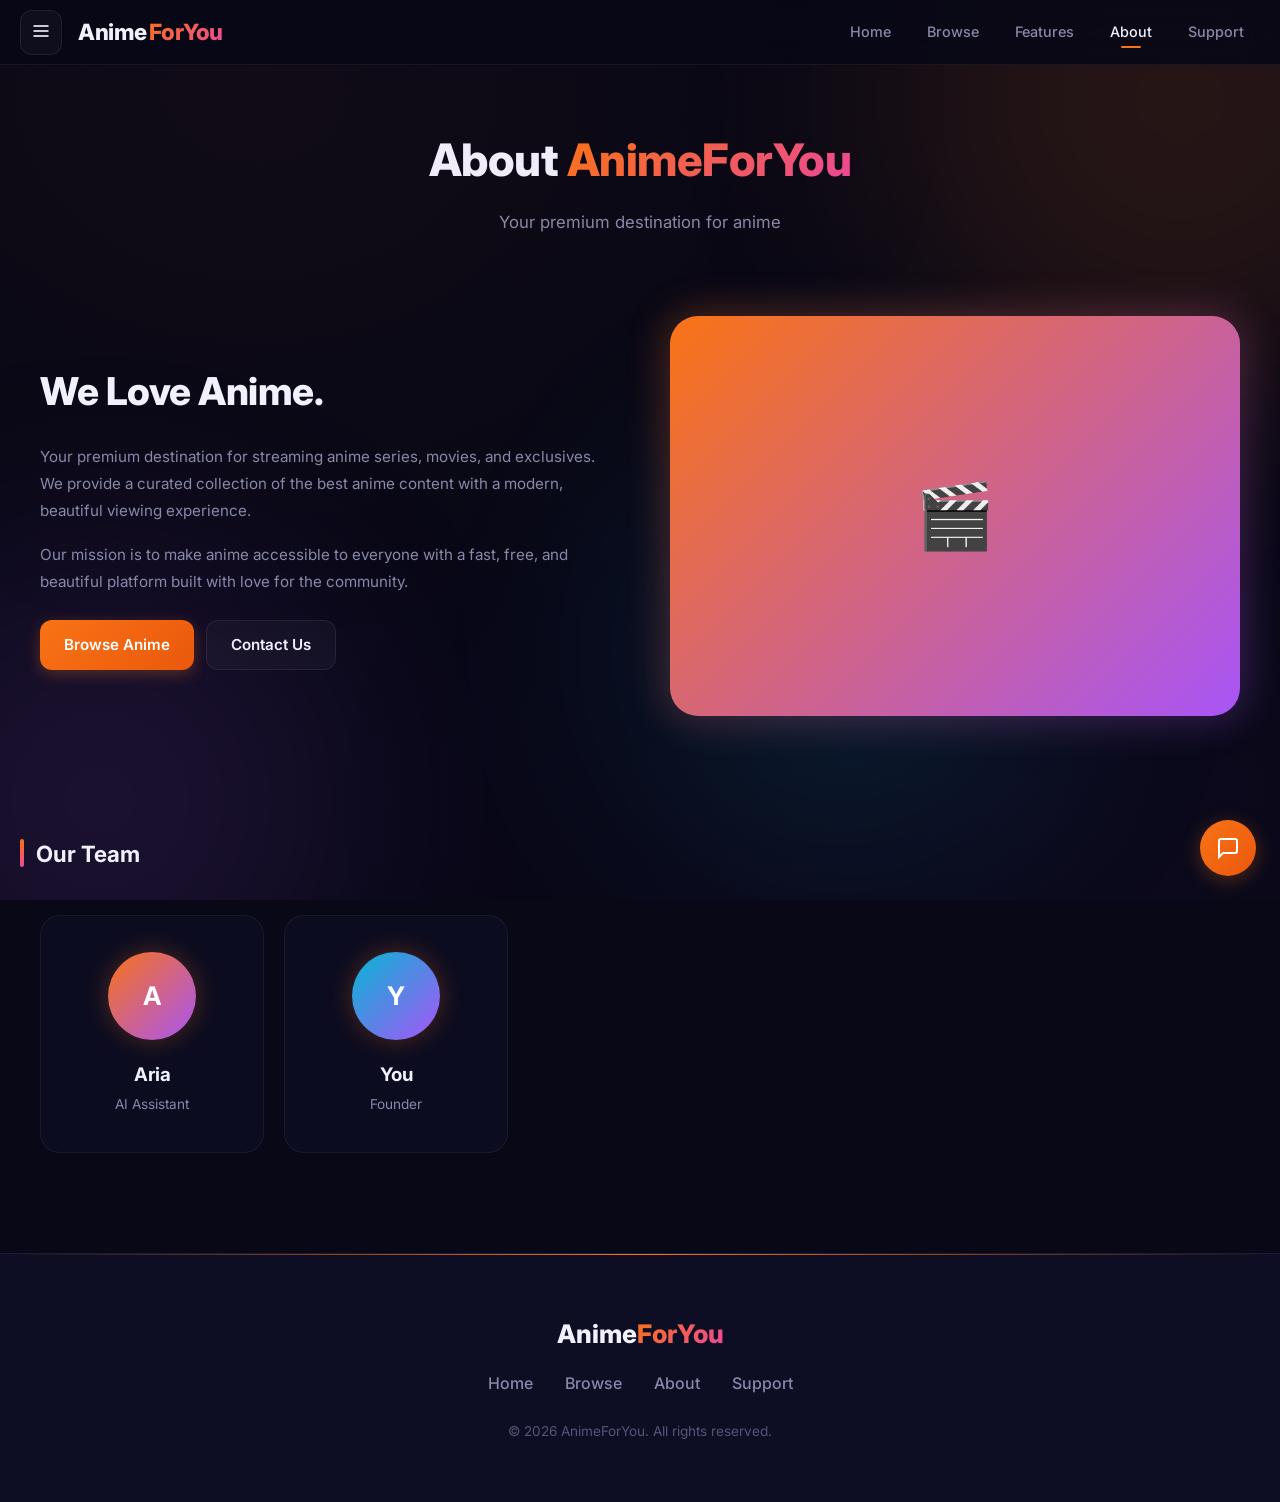
==== commit b9fb37f8: "Complete rewrite: all pages, CSS, and JS matching reference site" ====
--- a/axioma/about.html
+++ b/axioma/about.html
@@ -1,114 +1,71 @@
-<!DOCTYPE html>
+<!doctype html>
 <html lang="en">
 <head>
   <meta charset="utf-8" />
-  <meta name="viewport" content="width=device-width, initial-scale=1" />
+  <meta name="viewport" content="width=device-width,initial-scale=1" />
   <meta name="theme-color" content="#080816" />
   <title>About — AnimeForYou</title>
   <link rel="preconnect" href="https://fonts.googleapis.com" />
   <link rel="preconnect" href="https://fonts.gstatic.com" crossorigin />
   <link rel="stylesheet" href="https://fonts.googleapis.com/css2?family=Inter:wght@400;500;600;700;800;900&display=swap" />
   <link rel="stylesheet" href="assets/css/styles.css" />
-  <style>
-    .about-content { max-width: 800px; margin: 0 auto; }
-    .about-content h2 { font-size: 1.5rem; margin: 32px 0 12px; }
-    .about-content p { color: var(--text-secondary); line-height: 1.7; margin-bottom: 16px; }
-    .stats-row { display: grid; grid-template-columns: repeat(2, 1fr); gap: 16px; margin: 32px 0; }
-    .stat-box { text-align: center; padding: 24px; background: var(--bg-card); border: 1px solid var(--border); border-radius: var(--radius-lg); }
-    .stat-box .num { font-size: 2rem; font-weight: 800; color: var(--accent); }
-    .stat-box .label { color: var(--text-muted); font-size: 0.85rem; margin-top: 4px; }
-  </style>
 </head>
 <body>
-  <div class="ambient">
-    <div class="ambient-orb orb-1"></div>
-    <div class="ambient-orb orb-2"></div>
-  </div>
+  <div class="ambient"><div class="ambient-orb orb-1"></div><div class="ambient-orb orb-2"></div><div class="ambient-orb orb-3"></div></div>
 
   <div class="mobile-nav-overlay" id="navOverlay" onclick="closeNav()"></div>
   <nav class="mobile-nav" id="mobileNav">
-    <button class="close-btn" onclick="closeNav()">
-      <svg width="24" height="24" viewBox="0 0 24 24" fill="none" stroke="currentColor" stroke-width="2">
-        <line x1="18" y1="6" x2="6" y2="18"/><line x1="6" y1="6" x2="18" y2="18"/>
-      </svg>
-    </button>
+    <button class="close-btn" onclick="closeNav()"><svg width="24" height="24" viewBox="0 0 24 24" fill="none" stroke="currentColor" stroke-width="2"><line x1="18" y1="6" x2="6" y2="18"/><line x1="6" y1="6" x2="18" y2="18"/></svg></button>
     <div class="nav-brand">Anime<span>ForYou</span></div>
-    <a href="index.html">Home</a>
-    <a href="work.html">Browse</a>
-    <a href="services.html">Features</a>
-    <a href="about.html" class="active">About</a>
-    <a href="contact.html">Support</a>
+    <a href="index.html">Home</a><a href="work.html">Browse</a><a href="services.html">Features</a><a href="about.html" class="active">About</a><a href="contact.html">Support</a>
   </nav>
 
   <header class="header" id="siteHeader">
     <div class="header-inner">
-      <button class="menu-btn" onclick="openNav()">
-        <svg viewBox="0 0 24 24" fill="none" stroke="currentColor" stroke-width="2">
-          <line x1="3" y1="6" x2="21" y2="6"/><line x1="3" y1="12" x2="21" y2="12"/><line x1="3" y1="18" x2="21" y2="18"/>
-        </svg>
-      </button>
+      <button class="menu-btn" onclick="openNav()"><svg viewBox="0 0 24 24" fill="none" stroke="currentColor" stroke-width="2"><line x1="3" y1="6" x2="21" y2="6"/><line x1="3" y1="12" x2="21" y2="12"/><line x1="3" y1="18" x2="21" y2="18"/></svg></button>
       <a href="index.html" class="logo">Anime<span>ForYou</span></a>
-      <div class="nav-links">
-        <a href="index.html">Home</a>
-        <a href="work.html">Browse</a>
-        <a href="services.html">Features</a>
-        <a href="about.html" class="active">About</a>
-        <a href="contact.html">Support</a>
-      </div>
+      <div class="nav-links"><a href="index.html">Home</a><a href="work.html">Browse</a><a href="services.html">Features</a><a href="about.html" class="active">About</a><a href="contact.html">Support</a></div>
     </div>
   </header>
 
-  <section class="hero">
-    <h1>About <span class="gradient">AnimeForYou</span></h1>
-    <p>Your ultimate destination for anime streaming and discovery</p>
-  </section>
+  <main class="container">
+    <div class="page-header"><h1>About <span class="gradient">AnimeForYou</span></h1><p>Your premium destination for anime</p></div>
 
-  <main class="container about-content">
-    <div class="stats-row reveal">
-      <div class="stat-box">
-        <div class="num">1000+</div>
-        <div class="label">Anime Series</div>
+    <div class="about-grid">
+      <div class="about-content reveal">
+        <h1>We Love Anime.</h1>
+        <p>Your premium destination for streaming anime series, movies, and exclusives. We provide a curated collection of the best anime content with a modern, beautiful viewing experience.</p>
+        <p>Our mission is to make anime accessible to everyone with a fast, free, and beautiful platform built with love for the community.</p>
+        <div style="display:flex;gap:12px;margin-top:24px">
+          <a href="work.html" class="btn btn-primary">Browse Anime</a>
+          <a href="contact.html" class="btn btn-ghost">Contact Us</a>
+        </div>
       </div>
-      <div class="stat-box">
-        <div class="num">50K+</div>
-        <div class="label">Happy Users</div>
+      <div class="about-image reveal">
+        <div style="width:100%;height:400px;background:linear-gradient(135deg,var(--accent),var(--purple));border-radius:var(--radius-xl);display:grid;place-items:center;font-size:4rem">🎬</div>
       </div>
     </div>
 
-    <h2 class="reveal">Our Mission</h2>
-    <p class="reveal">AnimeForYou was created with a simple goal: make anime accessible to everyone. We believe that great stories should be easy to find and enjoy, no matter where you are in the world.</p>
-
-    <h2 class="reveal">What We Offer</h2>
-    <p class="reveal">From the latest seasonal anime to classic series, we curate a collection that caters to every taste. Whether you're into action-packed shonen, heartfelt slice-of-life, or mind-bending psychological thrillers, we've got you covered.</p>
-
-    <h2 class="reveal">Our Team</h2>
-    <p class="reveal">We're a small team of passionate anime fans who wake up at 3 AM to watch new episodes. Our dedication to the community drives everything we do, from improving the platform to curating the best content recommendations.</p>
+    <h2 class="section-title reveal" style="margin-top:80px">Our Team</h2>
+    <div class="team-grid">
+      <div class="team-card reveal"><div class="team-avatar">A</div><h3>Aria</h3><p>AI Assistant</p></div>
+      <div class="team-card reveal"><div class="team-avatar" style="background:linear-gradient(135deg,var(--cyan),var(--purple))">Y</div><h3>You</h3><p>Founder</p></div>
+    </div>
   </main>
 
   <footer class="footer">
     <div class="footer-inner">
       <div class="footer-brand">Anime<span>ForYou</span></div>
-      <div class="footer-links">
-        <a href="index.html">Home</a>
-        <a href="work.html">Browse</a>
-        <a href="about.html">About</a>
-        <a href="contact.html">Support</a>
-      </div>
+      <div class="footer-links"><a href="index.html">Home</a><a href="work.html">Browse</a><a href="about.html">About</a><a href="contact.html">Support</a></div>
       <p>&copy; 2026 AnimeForYou. All rights reserved.</p>
     </div>
   </footer>
 
-  <script src="assets/js/data-store.js"></script>
   <script src="assets/js/animations.js"></script>
+  <script src="assets/js/chatbot.js"></script>
   <script>
-    function openNav() {
-      document.getElementById('mobileNav').classList.add('open');
-      document.getElementById('navOverlay').classList.add('open');
-    }
-    function closeNav() {
-      document.getElementById('mobileNav').classList.remove('open');
-      document.getElementById('navOverlay').classList.remove('open');
-    }
+    function openNav() { document.getElementById('mobileNav').classList.add('open'); document.getElementById('navOverlay').classList.add('open'); }
+    function closeNav() { document.getElementById('mobileNav').classList.remove('open'); document.getElementById('navOverlay').classList.remove('open'); }
   </script>
 </body>
 </html>
--- a/axioma/assets/css/styles.css
+++ b/axioma/assets/css/styles.css
@@ -1,530 +1,246 @@
-/* ===== DESIGN TOKENS ===== */
-:root {
-  --bg: #080816;
-  --bg-card: #0f0f1a;
-  --bg-card-hover: #161625;
-  --text: #f0f0f5;
-  --text-secondary: #8888a0;
-  --text-muted: #555570;
-  --accent: #8b5cf6;
-  --accent-rgb: 139, 92, 246;
-  --cyan: #06b6d4;
-  --pink: #ec4899;
-  --green: #22c55e;
-  --orange: #f97316;
-  --border: rgba(255, 255, 255, 0.06);
-  --radius: 12px;
-  --radius-lg: 16px;
-  --radius-xl: 20px;
-  --radius-pill: 999px;
-  --ease: cubic-bezier(0.4, 0, 0.2, 1);
-  --spring: cubic-bezier(0.34, 1.56, 0.64, 1);
-  --shadow: 0 4px 24px rgba(0, 0, 0, 0.4);
-  --font: 'Inter', -apple-system, BlinkMacSystemFont, sans-serif;
+/* AnimeForYou — Complete Design System */
+*,*::before,*::after{margin:0;padding:0;box-sizing:border-box}
+:root{
+  --bg:#080816;--bg-secondary:#0d0d24;--bg-card:rgba(16,16,40,0.6);
+  --text:#f0f0ff;--text-muted:#8888aa;--text-dim:#555577;
+  --accent:#f97316;--accent-hover:#fb923c;--accent-glow:rgba(249,115,22,0.3);
+  --accent-rgb:249,115,22;--purple:#a855f7;--cyan:#06b6d4;--pink:#ec4899;
+  --green:#22c55e;--red:#ef4444;--amber:#f59e0b;
+  --border:rgba(255,255,255,0.06);--glass:rgba(255,255,255,0.03);
+  --glass-border:rgba(255,255,255,0.08);
+  --radius:12px;--radius-lg:20px;--radius-xl:28px;--max-w:1280px;
+  --ease:cubic-bezier(0.16,1,0.3,1);--spring:cubic-bezier(0.34,1.56,0.64,1);
+  --dur:300ms;--dur-fast:200ms;--dur-slow:500ms;
+  --shadow:0 8px 32px rgba(0,0,0,0.3);--shadow-lg:0 20px 60px rgba(0,0,0,0.5);
 }
-
-/* ===== RESET ===== */
-*, *::before, *::after { box-sizing: border-box; margin: 0; padding: 0; }
-html { scroll-behavior: smooth; }
-body {
-  font-family: var(--font);
-  color: var(--text);
-  background: var(--bg);
-  -webkit-font-smoothing: antialiased;
-  overflow-x: hidden;
-  min-height: 100vh;
+html{scroll-behavior:smooth}
+body{font-family:'Inter',system-ui,sans-serif;background:var(--bg);color:var(--text);line-height:1.6;min-height:100vh;overflow-x:hidden}
+body::before{content:'';position:fixed;inset:0;background:radial-gradient(ellipse at 20% 10%,rgba(249,115,22,0.04) 0%,transparent 50%),radial-gradient(ellipse at 80% 90%,rgba(168,85,247,0.03) 0%,transparent 50%);pointer-events:none;z-index:0}
+::selection{background:var(--accent);color:white}
+a{color:var(--accent);text-decoration:none;transition:color var(--dur) var(--ease)}
+a:hover{color:var(--accent-hover)}
+img{max-width:100%;display:block}
+
+/* ─── Keyframes ─── */
+@keyframes orbFloat{0%,100%{transform:translate(0,0) scale(1)}33%{transform:translate(30px,-30px) scale(1.1)}66%{transform:translate(-20px,20px) scale(0.9)}}
+@keyframes fadeInUp{from{opacity:0;transform:translateY(30px)}to{opacity:1;transform:translateY(0)}}
+@keyframes fadeIn{from{opacity:0}to{opacity:1}}
+@keyframes pulseGlow{0%,100%{box-shadow:0 0 0 0 rgba(249,115,22,0.4)}50%{box-shadow:0 0 0 8px rgba(249,115,22,0)}}
+@keyframes shimmer{0%{background-position:-200% 0}100%{background-position:200% 0}}
+@keyframes spin{to{transform:rotate(360deg)}}
+@keyframes float{0%,100%{transform:translateY(0)}50%{transform:translateY(-12px)}}
+@keyframes gradientShift{0%{background-position:0% 50%}50%{background-position:100% 50%}100%{background-position:0% 50%}}
+
+/* ─── Ambient Background ─── */
+.ambient{position:fixed;inset:0;pointer-events:none;z-index:-1;overflow:hidden}
+.ambient-orb{position:absolute;border-radius:50%;filter:blur(120px);opacity:0.12;animation:orbFloat 20s ease-in-out infinite}
+.orb-1{width:600px;height:600px;background:var(--accent);top:-200px;right:-200px}
+.orb-2{width:500px;height:500px;background:var(--purple);bottom:-150px;left:-150px;animation-delay:-7s}
+.orb-3{width:400px;height:400px;background:var(--cyan);top:50%;left:50%;animation-delay:-14s}
+
+/* ─── Header ─── */
+.header{position:sticky;top:0;z-index:100;background:rgba(8,8,22,0.85);backdrop-filter:blur(24px);-webkit-backdrop-filter:blur(24px);border-bottom:1px solid var(--border);padding:0 20px;transition:all var(--dur) var(--ease)}
+.header.scrolled{box-shadow:0 4px 30px rgba(0,0,0,0.4)}
+.header-inner{max-width:var(--max-w);margin:0 auto;display:flex;align-items:center;gap:16px;height:64px}
+.menu-btn{background:var(--glass);border:1px solid var(--glass-border);color:var(--text);cursor:pointer;padding:10px;border-radius:var(--radius);transition:all var(--dur) var(--ease)}
+.menu-btn:hover{background:rgba(255,255,255,0.08);transform:scale(1.05)}
+.menu-btn svg{width:20px;height:20px}
+.logo{font-size:1.4rem;font-weight:800;color:var(--text);letter-spacing:-0.5px;transition:transform var(--dur) var(--spring);display:flex;align-items:center;gap:2px}
+.logo:hover{transform:scale(1.03)}
+.logo span{background:linear-gradient(135deg,var(--accent),var(--pink));-webkit-background-clip:text;-webkit-text-fill-color:transparent;background-clip:text}
+.nav-links{display:none;gap:4px;margin-left:auto}
+.nav-links a{padding:8px 16px;border-radius:var(--radius);color:var(--text-muted);font-size:0.9rem;font-weight:500;transition:all var(--dur) var(--ease);position:relative}
+.nav-links a::after{content:'';position:absolute;bottom:4px;left:50%;width:0;height:2px;background:var(--accent);border-radius:1px;transition:all var(--dur) var(--ease);transform:translateX(-50%)}
+.nav-links a:hover{color:var(--text);background:var(--glass)}
+.nav-links a:hover::after{width:20px}
+.nav-links a.active{color:var(--text)}
+.nav-links a.active::after{width:20px}
+@media(min-width:768px){.nav-links{display:flex}}
+
+/* ─── Mobile Nav ─── */
+.mobile-nav{position:fixed;top:0;left:-300px;width:300px;height:100vh;background:rgba(13,13,36,0.97);backdrop-filter:blur(24px);z-index:200;transition:left var(--dur) var(--ease);padding:24px;overflow-y:auto;border-right:1px solid var(--border)}
+.mobile-nav.open{left:0}
+.mobile-nav-overlay{position:fixed;inset:0;background:rgba(0,0,0,0.6);backdrop-filter:blur(4px);z-index:199;display:none;opacity:0;transition:opacity var(--dur) var(--ease)}
+.mobile-nav-overlay.open{display:block;opacity:1}
+.mobile-nav .nav-brand{font-size:1.3rem;font-weight:800;margin-bottom:32px;padding-bottom:16px;border-bottom:1px solid var(--border)}
+.mobile-nav .nav-brand span{background:linear-gradient(135deg,var(--accent),var(--pink));-webkit-background-clip:text;-webkit-text-fill-color:transparent;background-clip:text}
+.mobile-nav a{display:block;padding:14px 16px;color:var(--text-muted);border-radius:var(--radius);transition:all var(--dur) var(--ease);font-weight:500;margin-bottom:4px}
+.mobile-nav a:hover,.mobile-nav a.active{color:var(--text);background:var(--glass)}
+.close-btn{background:none;border:none;color:var(--text);cursor:pointer;position:absolute;top:20px;right:20px;padding:8px;border-radius:var(--radius);transition:all var(--dur) var(--ease)}
+.close-btn:hover{background:var(--glass);transform:rotate(90deg)}
+
+/* ─── Search ─── */
+.search-section{max-width:var(--max-w);margin:0 auto;padding:40px 20px 20px}
+.search-box{display:flex;gap:10px;position:relative;max-width:600px;margin:0 auto}
+.search-box::before{content:'';position:absolute;inset:-2px;border-radius:calc(var(--radius) + 2px);background:linear-gradient(135deg,var(--accent),var(--purple),var(--cyan));opacity:0;transition:opacity var(--dur) var(--ease);z-index:-1}
+.search-box:focus-within::before{opacity:1}
+.search-box input{flex:1;padding:16px 20px;border-radius:var(--radius);border:1px solid var(--border);background:var(--bg-secondary);color:var(--text);font-size:1rem;outline:none;transition:all var(--dur) var(--ease)}
+.search-box input:focus{border-color:var(--accent);box-shadow:0 0 24px var(--accent-glow)}
+.search-box input::placeholder{color:var(--text-dim)}
+.search-box button{padding:16px 32px;border-radius:var(--radius);background:linear-gradient(135deg,var(--accent),#ea580c);color:white;border:none;font-weight:600;cursor:pointer;transition:all var(--dur) var(--ease);position:relative;overflow:hidden}
+.search-box button::before{content:'';position:absolute;inset:0;background:linear-gradient(135deg,transparent,rgba(255,255,255,0.2),transparent);transform:translateX(-100%);transition:transform 0.5s var(--ease)}
+.search-box button:hover::before{transform:translateX(100%)}
+.search-box button:hover{transform:translateY(-2px);box-shadow:0 8px 25px var(--accent-glow)}
+.search-box button:active{transform:scale(0.97)}
+
+/* ─── Section Titles ─── */
+.section-title{font-size:1.4rem;font-weight:700;margin:40px 0 24px;display:flex;align-items:center;gap:12px}
+.section-title::before{content:'';width:4px;height:28px;background:linear-gradient(180deg,var(--accent),var(--pink));border-radius:2px}
+
+/* ─── Hero Section ─── */
+.hero{max-width:var(--max-w);margin:0 auto;padding:60px 20px 40px;text-align:center}
+.hero h1{font-size:clamp(2rem,5vw,3.2rem);font-weight:900;line-height:1.15;margin-bottom:16px;letter-spacing:-1px}
+.hero h1 .gradient{background:linear-gradient(135deg,var(--accent),var(--pink),var(--purple));-webkit-background-clip:text;-webkit-text-fill-color:transparent;background-clip:text;background-size:200% 200%;animation:gradientShift 4s ease infinite}
+.hero p{color:var(--text-muted);font-size:1.1rem;max-width:500px;margin:0 auto 32px}
+.hero-actions{display:flex;gap:12px;justify-content:center;flex-wrap:wrap}
+
+/* ─── Container ─── */
+.container{max-width:var(--max-w);margin:0 auto;padding:0 20px}
+
+/* ─── Grid ─── */
+.anime-grid{display:grid;grid-template-columns:repeat(auto-fill,minmax(180px,1fr));gap:20px}
+.anime-card{background:var(--bg-card);border-radius:var(--radius-lg);overflow:hidden;border:1px solid var(--border);transition:all var(--dur) var(--ease);position:relative;cursor:pointer;display:block;color:var(--text)}
+.anime-card::before{content:'';position:absolute;inset:0;border-radius:var(--radius-lg);background:linear-gradient(135deg,var(--accent-glow),transparent);opacity:0;transition:opacity var(--dur) var(--ease);z-index:1;pointer-events:none}
+.anime-card:hover{transform:translateY(-8px) scale(1.02);box-shadow:0 20px 40px rgba(0,0,0,0.4),0 0 30px var(--accent-glow);border-color:var(--accent)}
+.anime-card:hover::before{opacity:1}
+.anime-card img{width:100%;aspect-ratio:2/3;object-fit:cover;transition:transform 0.6s var(--ease);position:relative;z-index:0}
+.anime-card:hover img{transform:scale(1.05)}
+.anime-card .info{padding:14px;position:relative;z-index:2}
+.anime-card .title{font-size:0.9rem;font-weight:600;line-height:1.4;display:-webkit-box;-webkit-line-clamp:2;-webkit-box-orient:vertical;overflow:hidden}
+.anime-card .meta{font-size:0.75rem;color:var(--text-muted);margin-top:6px;display:flex;align-items:center;gap:6px}
+.anime-card .rating{color:var(--accent);font-weight:600}
+
+/* ─── Buttons ─── */
+.btn{display:inline-flex;align-items:center;justify-content:center;gap:8px;padding:12px 24px;border-radius:var(--radius);font-weight:600;cursor:pointer;border:none;font-size:0.95rem;transition:all var(--dur) var(--ease);position:relative;overflow:hidden;font-family:inherit}
+.btn::before{content:'';position:absolute;inset:0;background:linear-gradient(135deg,transparent,rgba(255,255,255,0.1),transparent);transform:translateX(-100%);transition:transform 0.5s var(--ease)}
+.btn:hover::before{transform:translateX(100%)}
+.btn-primary{background:linear-gradient(135deg,var(--accent),#ea580c);color:white;box-shadow:0 4px 15px var(--accent-glow)}
+.btn-primary:hover{transform:translateY(-2px);box-shadow:0 8px 25px var(--accent-glow)}
+.btn-primary:active{transform:scale(0.97)}
+.btn-ghost{background:var(--glass);border:1px solid var(--glass-border);color:var(--text)}
+.btn-ghost:hover{border-color:var(--accent);color:var(--accent);background:rgba(249,115,22,0.08)}
+.btn-lg{padding:16px 36px;font-size:1.05rem;border-radius:var(--radius-lg)}
+
+/* ─── Page Header ─── */
+.page-header{padding:60px 20px 40px;max-width:var(--max-w);margin:0 auto;text-align:center}
+.page-header h1{font-size:clamp(1.8rem,4vw,2.8rem);margin-bottom:12px;font-weight:800;letter-spacing:-0.5px}
+.page-header h1 .gradient{background:linear-gradient(135deg,var(--accent),var(--pink));-webkit-background-clip:text;-webkit-text-fill-color:transparent;background-clip:text}
+.page-header p{color:var(--text-muted);font-size:1.05rem;max-width:500px;margin:0 auto}
+
+/* ─── Features Grid ─── */
+.features-grid{display:grid;grid-template-columns:repeat(auto-fill,minmax(300px,1fr));gap:20px;max-width:var(--max-w);margin:0 auto;padding:20px}
+.feature-card{background:var(--bg-card);border:1px solid var(--border);border-radius:var(--radius-lg);padding:32px;transition:all var(--dur) var(--ease);position:relative;overflow:hidden}
+.feature-card::before{content:'';position:absolute;top:0;left:0;right:0;height:3px;background:linear-gradient(90deg,var(--accent),var(--purple),var(--cyan));transform:scaleX(0);transition:transform var(--dur) var(--ease);transform-origin:left}
+.feature-card:hover::before{transform:scaleX(1)}
+.feature-card:hover{transform:translateY(-6px);border-color:rgba(249,115,22,0.2);box-shadow:0 16px 40px rgba(0,0,0,0.3)}
+.feature-icon{width:56px;height:56px;border-radius:var(--radius-lg);background:linear-gradient(135deg,var(--accent-glow),rgba(168,85,247,0.15));display:grid;place-items:center;margin-bottom:20px;color:var(--accent);transition:transform var(--dur) var(--spring)}
+.feature-card:hover .feature-icon{transform:scale(1.1) rotate(-5deg)}
+.feature-card h3{margin-bottom:8px;font-weight:700;font-size:1.1rem}
+.feature-card p{color:var(--text-muted);font-size:0.9rem;line-height:1.7}
+
+/* ─── About Grid ─── */
+.about-grid{display:grid;grid-template-columns:1fr 1fr;gap:60px;max-width:var(--max-w);margin:0 auto;padding:40px 20px;align-items:center}
+@media(max-width:768px){.about-grid{grid-template-columns:1fr;gap:40px}}
+.about-content h1{font-size:clamp(1.8rem,4vw,2.4rem);margin-bottom:20px;font-weight:800;letter-spacing:-0.5px}
+.about-content p{color:var(--text-muted);margin-bottom:16px;line-height:1.8;font-size:0.95rem}
+.about-image{position:relative}
+.about-image img{border-radius:var(--radius-xl);box-shadow:var(--shadow-lg);width:100%;max-height:450px;object-fit:cover}
+.about-image::after{content:'';position:absolute;inset:-4px;border-radius:calc(var(--radius-xl) + 4px);background:linear-gradient(135deg,var(--accent),var(--purple));z-index:-1;opacity:0.3;filter:blur(20px)}
+.team-grid{display:grid;grid-template-columns:repeat(auto-fill,minmax(220px,1fr));gap:20px;max-width:var(--max-w);margin:0 auto;padding:20px}
+.team-card{text-align:center;background:var(--bg-card);border:1px solid var(--border);border-radius:var(--radius-lg);padding:36px 24px;transition:all var(--dur) var(--ease)}
+.team-card:hover{transform:translateY(-8px);border-color:rgba(249,115,22,0.2);box-shadow:0 20px 40px rgba(0,0,0,0.3)}
+.team-avatar{width:88px;height:88px;border-radius:50%;margin:0 auto 20px;background:linear-gradient(135deg,var(--accent),var(--purple));display:grid;place-items:center;font-size:1.6rem;font-weight:700;color:white;box-shadow:0 0 24px var(--accent-glow);transition:transform var(--dur) var(--spring)}
+.team-card:hover .team-avatar{transform:scale(1.1)}
+.team-card h3{font-weight:700;margin-bottom:4px}
+.team-card p{color:var(--text-muted);font-size:0.85rem}
+
+/* ─── Contact Grid ─── */
+.contact-grid{display:grid;grid-template-columns:1fr 1fr;gap:40px;max-width:var(--max-w);margin:0 auto;padding:20px}
+@media(max-width:768px){.contact-grid{grid-template-columns:1fr}}
+.card{background:var(--bg-card);backdrop-filter:blur(12px);border:1px solid var(--border);border-radius:var(--radius-lg);padding:32px;position:relative;overflow:hidden;transition:all var(--dur) var(--ease)}
+.card::before{content:'';position:absolute;top:0;left:0;right:0;height:3px;background:linear-gradient(90deg,var(--accent),var(--purple))}
+.card:hover{border-color:rgba(255,255,255,0.1);box-shadow:0 8px 32px rgba(0,0,0,0.2)}
+.card h3{margin-bottom:20px;font-weight:700;font-size:1.1rem}
+.form-group{margin-bottom:18px}
+.form-group label{display:block;font-size:0.85rem;color:var(--text-muted);margin-bottom:6px;font-weight:500}
+.form-group input,.form-group textarea{width:100%;padding:12px 16px;border-radius:var(--radius);border:1px solid var(--border);background:rgba(255,255,255,0.03);color:var(--text);font-size:0.95rem;transition:all var(--dur) var(--ease);font-family:inherit}
+.form-group input:focus,.form-group textarea:focus{border-color:var(--accent);outline:none;box-shadow:0 0 20px var(--accent-glow)}
+.form-group input::placeholder,.form-group textarea::placeholder{color:var(--text-dim)}
+.contact-info{display:grid;gap:12px}
+.faq-item{background:var(--bg-card);border:1px solid var(--border);border-radius:var(--radius);padding:20px;transition:all var(--dur) var(--ease)}
+.faq-item:hover{border-color:rgba(249,115,22,0.2);transform:translateX(6px)}
+.faq-item h4{font-size:0.95rem;margin-bottom:6px;font-weight:600}
+.faq-item p{color:var(--text-muted);font-size:0.85rem;line-height:1.6}
+
+/* ─── Admin Tabs ─── */
+.admin-tabs{display:flex;gap:8px;margin:24px 0;flex-wrap:wrap}
+.admin-tab{padding:10px 20px;border-radius:var(--radius);background:var(--glass);border:1px solid var(--glass-border);color:var(--text-muted);cursor:pointer;font-weight:500;transition:all var(--dur) var(--ease);font-family:inherit}
+.admin-tab:hover{border-color:var(--accent);color:var(--text)}
+.admin-tab.active{background:linear-gradient(135deg,var(--accent),#f97316);color:white;border-color:transparent;box-shadow:0 4px 15px var(--accent-glow)}
+
+/* ─── Scroll Reveal ─── */
+.reveal{opacity:0;transform:translateY(30px);transition:all 0.6s var(--ease)}
+.reveal.visible{opacity:1;transform:translateY(0)}
+
+/* ─── Toast ─── */
+.toast{position:fixed;bottom:24px;left:50%;transform:translateX(-50%) translateY(20px);background:linear-gradient(135deg,var(--accent),var(--pink));color:white;padding:14px 28px;border-radius:var(--radius);font-size:0.9rem;font-weight:500;z-index:999;opacity:0;transition:all var(--dur) var(--ease);box-shadow:0 8px 30px var(--accent-glow)}
+.toast.show{opacity:1;transform:translateX(-50%) translateY(0)}
+
+/* ─── Chatbot ─── */
+.chatbot-fab{position:fixed;bottom:24px;right:24px;z-index:998;width:56px;height:56px;border-radius:50%;background:linear-gradient(135deg,var(--accent),#ea580c);color:white;border:none;cursor:pointer;box-shadow:0 4px 20px var(--accent-glow);transition:all var(--dur) var(--spring);display:grid;place-items:center}
+.chatbot-fab:hover{transform:scale(1.1);box-shadow:0 8px 30px var(--accent-glow)}
+.chatbot-fab:active{transform:scale(0.95)}
+.chatbot-fab svg{width:24px;height:24px}
+.chatbot-fab.open{transform:rotate(45deg);background:var(--bg-secondary);box-shadow:none}
+.chatbot-window{position:fixed;bottom:90px;right:24px;z-index:999;width:380px;max-height:560px;background:var(--bg-card);backdrop-filter:blur(24px);border:1px solid var(--border);border-radius:var(--radius-lg);box-shadow:var(--shadow-lg);display:none;flex-direction:column;overflow:hidden;animation:fadeInUp var(--dur) var(--ease)}
+.chatbot-window.open{display:flex}
+.chatbot-header{display:flex;align-items:center;gap:12px;padding:16px 20px;border-bottom:1px solid var(--border);background:rgba(8,8,22,0.5)}
+.chatbot-avatar{font-size:1.5rem}
+.chatbot-header-info h4{font-size:0.9rem;font-weight:700;line-height:1.3}
+.chatbot-header-info span{font-size:0.7rem;color:var(--green)}
+.chatbot-close{background:none;border:none;color:var(--text-muted);cursor:pointer;font-size:1.4rem;margin-left:auto;padding:4px 8px;border-radius:8px;transition:all var(--dur) var(--ease);line-height:1}
+.chatbot-close:hover{color:var(--text);background:var(--glass)}
+.chatbot-messages{flex:1;overflow-y:auto;padding:16px 20px;display:flex;flex-direction:column;gap:8px;min-height:200px;max-height:300px}
+.chat-msg{padding:10px 14px;border-radius:var(--radius);max-width:85%;font-size:0.88rem;line-height:1.5;animation:fadeInUp var(--dur-fast) var(--ease)}
+.chat-msg.user{background:linear-gradient(135deg,var(--accent),#ea580c);color:white;align-self:flex-end;border-bottom-right-radius:4px}
+.chat-msg.bot{background:var(--glass);border:1px solid var(--glass-border);color:var(--text);align-self:flex-start;border-bottom-left-radius:4px}
+.chat-typing{display:flex;gap:4px;padding:14px;align-self:flex-start;background:var(--glass);border:1px solid var(--glass-border);border-radius:var(--radius);border-bottom-left-radius:4px}
+.chat-typing span{width:8px;height:8px;border-radius:50%;background:var(--text-muted);animation:chatBounce 1.4s ease-in-out infinite}
+.chat-typing span:nth-child(2){animation-delay:0.2s}
+.chat-typing span:nth-child(3){animation-delay:0.4s}
+@keyframes chatBounce{0%,60%,100%{transform:translateY(0)}30%{transform:translateY(-6px)}}
+.chatbot-input{display:flex;gap:8px;padding:12px 20px 16px;border-top:1px solid var(--border)}
+.chatbot-input input{flex:1;padding:10px 14px;border-radius:var(--radius);border:1px solid var(--border);background:rgba(255,255,255,0.03);color:var(--text);font-size:0.88rem;font-family:inherit;outline:none;transition:all var(--dur) var(--ease)}
+.chatbot-input input:focus{border-color:var(--accent);box-shadow:0 0 16px var(--accent-glow)}
+.chatbot-input input::placeholder{color:var(--text-dim)}
+.chatbot-send{width:40px;height:40px;border-radius:50%;background:linear-gradient(135deg,var(--accent),#ea580c);color:white;border:none;cursor:pointer;display:grid;place-items:center;transition:all var(--dur) var(--ease);flex-shrink:0}
+.chatbot-send:hover{transform:scale(1.1);box-shadow:0 4px 15px var(--accent-glow)}
+.chatbot-send:disabled{opacity:0.5;cursor:not-allowed;transform:none}
+.chatbot-send svg{width:18px;height:18px}
+@media(max-width:480px){.chatbot-window{width:calc(100vw - 32px);right:16px;bottom:80px;max-height:60vh}}
+
+/* ─── Footer ─── */
+.footer{background:var(--bg-secondary);border-top:1px solid var(--border);padding:60px 20px;margin-top:80px;position:relative}
+.footer::before{content:'';position:absolute;top:0;left:0;right:0;height:1px;background:linear-gradient(90deg,transparent,var(--accent),transparent)}
+.footer-inner{max-width:var(--max-w);margin:0 auto;text-align:center}
+.footer-brand{font-size:1.6rem;font-weight:800;margin-bottom:16px}
+.footer-brand span{background:linear-gradient(135deg,var(--accent),var(--pink));-webkit-background-clip:text;-webkit-text-fill-color:transparent;background-clip:text}
+.footer-links{display:flex;justify-content:center;gap:32px;flex-wrap:wrap;margin-bottom:24px}
+.footer-links a{color:var(--text-muted);font-weight:500;transition:all var(--dur) var(--ease)}
+.footer-links a:hover{color:var(--accent);transform:translateY(-2px)}
+.footer p{color:var(--text-dim);font-size:0.85rem}
+
+/* ─── Reduced Motion ─── */
+@media(prefers-reduced-motion:reduce){
+  *,*::before,*::after{animation-duration:0.01ms!important;animation-iteration-count:1!important;transition-duration:0.01ms!important}
+  .reveal{opacity:1;transform:none}
 }
-a { color: inherit; text-decoration: none; }
-img { display: block; max-width: 100%; }
-button { font-family: inherit; }
-
-/* ===== AMBIENT BACKGROUND ===== */
-.ambient {
-  position: fixed;
-  inset: 0;
-  pointer-events: none;
-  z-index: 0;
-  overflow: hidden;
+
+/* ─── Responsive ─── */
+@media(max-width:600px){
+  .anime-grid{grid-template-columns:repeat(auto-fill,minmax(140px,1fr));gap:12px}
+  .search-box{flex-direction:column}
+  .header-inner{gap:8px}
+  .page-header{padding:40px 20px 20px}
+  .hero{padding:40px 20px 20px}
 }
-.ambient-orb {
-  position: absolute;
-  border-radius: 50%;
-  filter: blur(80px);
-  opacity: 0.15;
-}
-.orb-1 {
-  width: 400px;
-  height: 400px;
-  background: var(--accent);
-  top: -100px;
-  left: -100px;
-  animation: float 20s ease-in-out infinite;
-}
-.orb-2 {
-  width: 300px;
-  height: 300px;
-  background: var(--cyan);
-  bottom: -50px;
-  right: -50px;
-  animation: float 25s ease-in-out infinite reverse;
-}
-.orb-3 {
-  width: 250px;
-  height: 250px;
-  background: var(--pink);
-  top: 50%;
-  left: 50%;
-  animation: float 30s ease-in-out infinite;
-}
-@keyframes float {
-  0%, 100% { transform: translate(0, 0); }
-  25% { transform: translate(30px, -30px); }
-  50% { transform: translate(-20px, 20px); }
-  75% { transform: translate(20px, 10px); }
-}
-
-/* ===== HEADER ===== */
-.header {
-  position: fixed;
-  top: 0;
-  left: 0;
-  right: 0;
-  z-index: 100;
-  background: rgba(8, 8, 22, 0.85);
-  backdrop-filter: blur(20px);
-  border-bottom: 1px solid var(--border);
-  transition: all 0.3s var(--ease);
-}
-.header.scrolled {
-  padding: 0;
-  background: rgba(8, 8, 22, 0.95);
-}
-.header-inner {
-  max-width: 1200px;
-  margin: 0 auto;
-  padding: 14px 20px;
-  display: flex;
-  align-items: center;
-  gap: 16px;
-}
-.menu-btn {
-  display: flex;
-  width: 40px;
-  height: 40px;
-  align-items: center;
-  justify-content: center;
-  background: var(--bg-card);
-  border: 1px solid var(--border);
-  border-radius: var(--radius);
-  color: var(--text);
-  cursor: pointer;
-  flex-shrink: 0;
-}
-.menu-btn svg { width: 20px; height: 20px; }
-.logo {
-  font-size: 1.1rem;
-  font-weight: 800;
-  display: flex;
-  align-items: center;
-  gap: 4px;
-}
-.logo span {
-  background: linear-gradient(135deg, var(--accent), var(--cyan));
-  -webkit-background-clip: text;
-  -webkit-text-fill-color: transparent;
-  background-clip: text;
-}
-.nav-links {
-  display: none;
-  margin-left: auto;
-  gap: 28px;
-  font-size: 0.88rem;
-  font-weight: 500;
-}
-.nav-links a {
-  color: var(--text-secondary);
-  transition: color 0.2s;
-}
-.nav-links a:hover,
-.nav-links a.active {
-  color: var(--text);
-}
-
-/* ===== MOBILE NAV ===== */
-.mobile-nav-overlay {
-  position: fixed;
-  inset: 0;
-  background: rgba(0, 0, 0, 0.6);
-  z-index: 200;
-  opacity: 0;
-  pointer-events: none;
-  transition: opacity 0.3s;
-}
-.mobile-nav-overlay.open {
-  opacity: 1;
-  pointer-events: auto;
-}
-.mobile-nav {
-  position: fixed;
-  top: 0;
-  left: 0;
-  width: 280px;
-  height: 100vh;
-  background: var(--bg-card);
-  border-right: 1px solid var(--border);
-  z-index: 201;
-  padding: 24px;
-  display: flex;
-  flex-direction: column;
-  gap: 8px;
-  transform: translateX(-100%);
-  transition: transform 0.3s var(--ease);
-}
-.mobile-nav.open {
-  transform: translateX(0);
-}
-.close-btn {
-  position: absolute;
-  top: 16px;
-  right: 16px;
-  width: 36px;
-  height: 36px;
-  display: flex;
-  align-items: center;
-  justify-content: center;
-  background: transparent;
-  border: none;
-  color: var(--text-secondary);
-  cursor: pointer;
-}
-.mobile-nav .nav-brand {
-  font-size: 1.2rem;
-  font-weight: 800;
-  margin-bottom: 24px;
-}
-.mobile-nav .nav-brand span {
-  background: linear-gradient(135deg, var(--accent), var(--cyan));
-  -webkit-background-clip: text;
-  -webkit-text-fill-color: transparent;
-  background-clip: text;
-}
-.mobile-nav a {
-  padding: 12px 16px;
-  border-radius: var(--radius);
-  color: var(--text-secondary);
-  font-weight: 500;
-  transition: all 0.2s;
-}
-.mobile-nav a:hover,
-.mobile-nav a.active {
-  background: rgba(var(--accent-rgb), 0.1);
-  color: var(--text);
-}
-
-/* ===== HERO ===== */
-.hero {
-  position: relative;
-  z-index: 1;
-  padding: 100px 20px 40px;
-  text-align: center;
-}
-.hero h1 {
-  font-size: clamp(2rem, 8vw, 3.5rem);
-  font-weight: 900;
-  line-height: 1.1;
-  margin-bottom: 16px;
-}
-.gradient {
-  background: linear-gradient(135deg, var(--accent), var(--cyan));
-  -webkit-background-clip: text;
-  -webkit-text-fill-color: transparent;
-  background-clip: text;
-}
-.hero p {
-  color: var(--text-secondary);
-  font-size: 1rem;
-  max-width: 480px;
-  margin: 0 auto 28px;
-  line-height: 1.6;
-}
-.hero-actions {
-  display: flex;
-  gap: 12px;
-  justify-content: center;
-  flex-wrap: wrap;
-}
-
-/* ===== BUTTONS ===== */
-.btn {
-  display: inline-flex;
-  align-items: center;
-  justify-content: center;
-  gap: 8px;
-  padding: 12px 24px;
-  border-radius: var(--radius-pill);
-  font-weight: 600;
-  font-size: 0.9rem;
-  border: none;
-  cursor: pointer;
-  transition: all 0.3s var(--ease);
-}
-.btn-lg {
-  padding: 14px 32px;
-  font-size: 0.95rem;
-}
-.btn-primary {
-  background: linear-gradient(135deg, var(--accent), #7c3aed);
-  color: white;
-  box-shadow: 0 4px 20px rgba(var(--accent-rgb), 0.3);
-}
-.btn-primary:hover {
-  transform: translateY(-2px);
-  box-shadow: 0 8px 30px rgba(var(--accent-rgb), 0.4);
-}
-.btn-ghost {
-  background: transparent;
-  color: var(--text-secondary);
-  border: 1px solid var(--border);
-}
-.btn-ghost:hover {
-  border-color: var(--accent);
-  color: var(--text);
-}
-
-/* ===== SEARCH ===== */
-.search-section {
-  position: relative;
-  z-index: 1;
-  padding: 0 20px 32px;
-  max-width: 600px;
-  margin: 0 auto;
-}
-.search-box {
-  display: flex;
-  align-items: center;
-  gap: 12px;
-  padding: 12px 16px;
-  background: var(--bg-card);
-  border: 1px solid var(--border);
-  border-radius: var(--radius-lg);
-  transition: border-color 0.3s;
-}
-.search-box:focus-within {
-  border-color: var(--accent);
-}
-.search-icon {
-  width: 20px;
-  height: 20px;
-  color: var(--text-muted);
-  flex-shrink: 0;
-}
-.search-box input {
-  flex: 1;
-  background: transparent;
-  border: none;
-  color: var(--text);
-  font-size: 0.95rem;
-  outline: none;
-}
-.search-box input::placeholder {
-  color: var(--text-muted);
-}
-
-/* ===== CONTAINER ===== */
-.container {
-  position: relative;
-  z-index: 1;
-  max-width: 1200px;
-  margin: 0 auto;
-  padding: 0 20px;
-}
-
-/* ===== SECTION TITLE ===== */
-.section-title {
-  font-size: 1.3rem;
-  font-weight: 700;
-  margin-bottom: 20px;
-}
-
-/* ===== ANIME GRID ===== */
-.anime-grid {
-  display: grid;
-  grid-template-columns: repeat(2, 1fr);
-  gap: 16px;
-}
-.anime-card {
-  background: var(--bg-card);
-  border: 1px solid var(--border);
-  border-radius: var(--radius-lg);
-  overflow: hidden;
-  transition: all 0.3s var(--ease);
-}
-.anime-card:hover {
-  transform: translateY(-4px);
-  border-color: rgba(var(--accent-rgb), 0.3);
-  box-shadow: 0 12px 32px rgba(0, 0, 0, 0.3);
-}
-.poster {
-  position: relative;
-  aspect-ratio: 3/4;
-  overflow: hidden;
-}
-.poster img {
-  width: 100%;
-  height: 100%;
-  object-fit: cover;
-  transition: transform 0.4s var(--ease);
-}
-.anime-card:hover .poster img {
-  transform: scale(1.05);
-}
-.overlay {
-  position: absolute;
-  inset: 0;
-  background: linear-gradient(transparent 40%, rgba(0, 0, 0, 0.7));
-  display: grid;
-  place-items: center;
-  opacity: 0;
-  transition: opacity 0.3s;
-}
-.anime-card:hover .overlay {
-  opacity: 1;
-}
-.play-btn {
-  width: 48px;
-  height: 48px;
-  border-radius: 50%;
-  background: var(--accent);
-  display: grid;
-  place-items: center;
-  transform: scale(0.8);
-  transition: transform 0.3s var(--spring);
-}
-.play-btn svg {
-  width: 20px;
-  height: 20px;
-  color: white;
-  margin-left: 2px;
-}
-.anime-card:hover .play-btn {
-  transform: scale(1);
-}
-.info {
-  padding: 12px;
-}
-.title {
-  font-weight: 600;
-  font-size: 0.88rem;
-  white-space: nowrap;
-  overflow: hidden;
-  text-overflow: ellipsis;
-  margin-bottom: 4px;
-}
-.meta {
-  display: flex;
-  gap: 8px;
-  font-size: 0.78rem;
-  color: var(--text-muted);
-}
-.rating {
-  color: var(--orange);
-  font-weight: 600;
-}
-
-/* ===== EMPTY MESSAGE ===== */
-.empty-message {
-  grid-column: 1 / -1;
-  text-align: center;
-  padding: 60px 20px;
-  color: var(--text-muted);
-}
-
-/* ===== FOOTER ===== */
-.footer {
-  position: relative;
-  z-index: 1;
-  margin-top: 60px;
-  padding: 40px 20px;
-  border-top: 1px solid var(--border);
-}
-.footer-inner {
-  max-width: 1200px;
-  margin: 0 auto;
-  text-align: center;
-}
-.footer-brand {
-  font-size: 1.2rem;
-  font-weight: 800;
-  margin-bottom: 16px;
-}
-.footer-brand span {
-  background: linear-gradient(135deg, var(--accent), var(--cyan));
-  -webkit-background-clip: text;
-  -webkit-text-fill-color: transparent;
-  background-clip: text;
-}
-.footer-links {
-  display: flex;
-  gap: 24px;
-  justify-content: center;
-  margin-bottom: 16px;
-  flex-wrap: wrap;
-}
-.footer-links a {
-  color: var(--text-secondary);
-  font-size: 0.88rem;
-  transition: color 0.2s;
-}
-.footer-links a:hover {
-  color: var(--accent);
-}
-.footer p {
-  color: var(--text-muted);
-  font-size: 0.82rem;
-}
-
-/* ===== REVEAL ANIMATION ===== */
-.reveal {
-  opacity: 0;
-  transform: translateY(20px);
-  transition: opacity 0.6s var(--ease), transform 0.6s var(--ease);
-}
-.reveal.visible {
-  opacity: 1;
-  transform: translateY(0);
-}
-
-/* ===== RESPONSIVE: TABLET (768px+) ===== */
-@media (min-width: 768px) {
-  .menu-btn { display: none; }
-  .nav-links { display: flex; }
-  .hero { padding: 120px 32px 48px; }
-  .hero h1 { font-size: 3rem; }
-  .hero p { font-size: 1.1rem; }
-  .search-section { padding: 0 32px 40px; }
-  .container { padding: 0 32px; }
-  .anime-grid { grid-template-columns: repeat(3, 1fr); gap: 20px; }
-  .section-title { font-size: 1.5rem; }
-}
-
-/* ===== RESPONSIVE: DESKTOP (1024px+) ===== */
-@media (min-width: 1024px) {
-  .header-inner { padding: 16px 32px; }
-  .logo { font-size: 1.2rem; }
-  .nav-links { gap: 32px; font-size: 0.92rem; }
-  .hero { padding: 140px 32px 56px; }
-  .hero h1 { font-size: 3.5rem; }
-  .anime-grid { grid-template-columns: repeat(4, 1fr); gap: 24px; }
-}
-
-/* ===== RESPONSIVE: WIDE (1440px+) ===== */
-@media (min-width: 1440px) {
-  .container { max-width: 1400px; }
-  .anime-grid { grid-template-columns: repeat(5, 1fr); }
-}
-
-/* ===== TOUCH DEVICE ===== */
-@media (hover: none) and (pointer: coarse) {
-  .overlay { opacity: 1; }
-  .play-btn { transform: scale(1); }
-}
